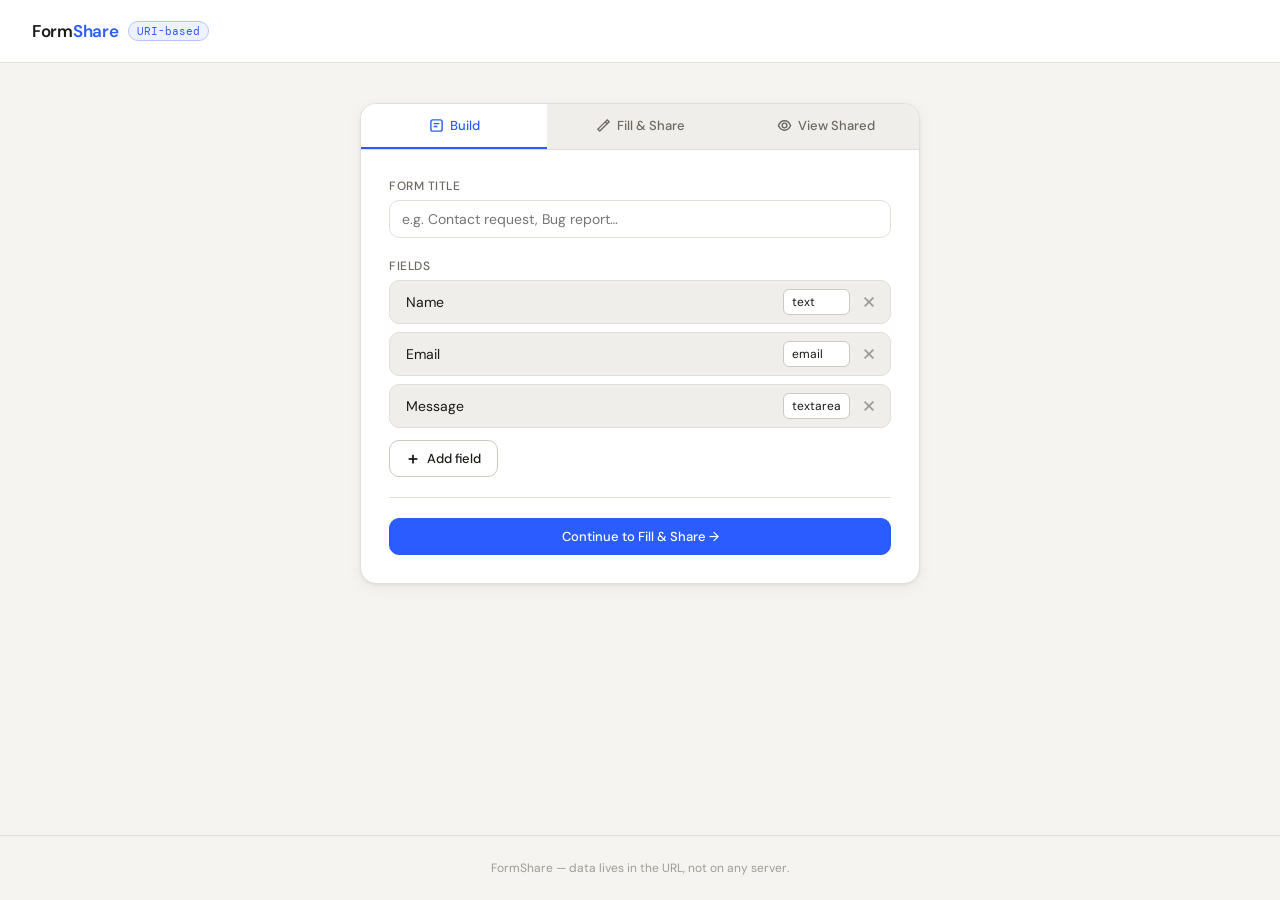
==== index.html @ 56ef7a83 "Rename index to index.html Rename file 'index' to 'index.html' to provide the proper HTML file exten" ====
<!DOCTYPE html>
<html lang="en">
<head>
  <meta charset="UTF-8">
  <meta name="viewport" content="width=device-width, initial-scale=1.0">
  <title>FormShare — URI-based form builder</title>
  <link rel="preconnect" href="https://fonts.googleapis.com">
  <link href="https://fonts.googleapis.com/css2?family=DM+Sans:wght@300;400;500;600&family=DM+Mono:wght@400;500&display=swap" rel="stylesheet">
  <style>
    *, *::before, *::after { box-sizing: border-box; margin: 0; padding: 0; }

    :root {
      --bg: #f5f4f0;
      --surface: #ffffff;
      --surface2: #f0eeea;
      --border: #e2dfd8;
      --border2: #ccc9c0;
      --text: #1a1916;
      --text2: #6b6860;
      --text3: #9e9b94;
      --accent: #2a5cff;
      --accent-light: #eef1ff;
      --accent-border: #b8c5ff;
      --success: #1a7f5a;
      --success-light: #eaf7f1;
      --danger: #c0392b;
      --radius: 10px;
      --radius-lg: 16px;
      --shadow: 0 1px 3px rgba(0,0,0,0.06), 0 4px 16px rgba(0,0,0,0.05);
    }

    @media (prefers-color-scheme: dark) {
      :root {
        --bg: #111110;
        --surface: #1c1c1a;
        --surface2: #242422;
        --border: #2e2e2b;
        --border2: #3d3d39;
        --text: #f0ede8;
        --text2: #9e9b94;
        --text3: #5c5a55;
        --accent: #6b8fff;
        --accent-light: #1a2040;
        --accent-border: #2d3f80;
        --success: #2ecc8f;
        --success-light: #0d2a1f;
      }
    }

    body {
      font-family: 'DM Sans', sans-serif;
      background: var(--bg);
      color: var(--text);
      min-height: 100vh;
      display: flex;
      flex-direction: column;
    }

    header {
      padding: 1.25rem 2rem;
      border-bottom: 1px solid var(--border);
      background: var(--surface);
      display: flex;
      align-items: center;
      gap: 10px;
    }

    .logo {
      font-size: 17px;
      font-weight: 600;
      letter-spacing: -0.3px;
      color: var(--text);
    }

    .logo span {
      color: var(--accent);
    }

    .badge {
      font-size: 11px;
      font-family: 'DM Mono', monospace;
      background: var(--accent-light);
      color: var(--accent);
      border: 1px solid var(--accent-border);
      border-radius: 999px;
      padding: 2px 8px;
    }

    main {
      flex: 1;
      display: flex;
      align-items: flex-start;
      justify-content: center;
      padding: 2.5rem 1rem;
    }

    .card {
      background: var(--surface);
      border: 1px solid var(--border);
      border-radius: var(--radius-lg);
      width: 100%;
      max-width: 560px;
      box-shadow: var(--shadow);
      overflow: hidden;
    }

    .tabs {
      display: flex;
      border-bottom: 1px solid var(--border);
      background: var(--surface2);
    }

    .tab {
      flex: 1;
      padding: 13px 10px;
      font-size: 13px;
      font-weight: 500;
      font-family: 'DM Sans', sans-serif;
      color: var(--text2);
      background: none;
      border: none;
      cursor: pointer;
      border-bottom: 2px solid transparent;
      transition: all 0.15s;
      display: flex;
      align-items: center;
      justify-content: center;
      gap: 6px;
    }

    .tab:hover { color: var(--text); background: var(--border); }
    .tab.active { color: var(--accent); border-bottom-color: var(--accent); background: var(--surface); }

    .tab svg { width: 15px; height: 15px; }

    .pane { padding: 1.75rem; display: none; }
    .pane.active { display: block; }

    .field-group { margin-bottom: 1.25rem; }
    label.field-label {
      display: block;
      font-size: 12px;
      font-weight: 500;
      color: var(--text2);
      text-transform: uppercase;
      letter-spacing: 0.5px;
      margin-bottom: 6px;
    }

    input[type=text], input[type=email], input[type=number], input[type=date], textarea, select {
      width: 100%;
      padding: 9px 12px;
      font-size: 14px;
      font-family: 'DM Sans', sans-serif;
      color: var(--text);
      background: var(--surface);
      border: 1px solid var(--border);
      border-radius: var(--radius);
      outline: none;
      transition: border-color 0.15s, box-shadow 0.15s;
      appearance: none;
    }

    input:focus, textarea:focus, select:focus {
      border-color: var(--accent);
      box-shadow: 0 0 0 3px rgba(42, 92, 255, 0.1);
    }

    textarea { resize: vertical; min-height: 80px; line-height: 1.5; }

    .field-row {
      display: flex;
      gap: 8px;
      align-items: center;
      background: var(--surface2);
      border: 1px solid var(--border);
      border-radius: var(--radius);
      padding: 8px 10px;
      margin-bottom: 8px;
    }

    .field-row input {
      flex: 1;
      background: transparent;
      border: none;
      box-shadow: none;
      padding: 4px 6px;
      font-size: 14px;
    }

    .field-row input:focus { box-shadow: none; border: none; }

    .type-select {
      width: auto;
      padding: 4px 8px;
      font-size: 12px;
      background: var(--surface);
      border-color: var(--border2);
      border-radius: 6px;
      cursor: pointer;
    }

    .icon-btn {
      background: none;
      border: none;
      cursor: pointer;
      color: var(--text3);
      padding: 4px;
      border-radius: 6px;
      display: flex;
      align-items: center;
      transition: color 0.15s, background 0.15s;
    }

    .icon-btn:hover { color: var(--danger); background: #fff0ee; }

    .btn {
      display: inline-flex;
      align-items: center;
      gap: 7px;
      padding: 9px 16px;
      font-size: 13px;
      font-weight: 500;
      font-family: 'DM Sans', sans-serif;
      border-radius: var(--radius);
      cursor: pointer;
      transition: all 0.15s;
      border: 1px solid var(--border2);
      background: var(--surface);
      color: var(--text);
    }

    .btn:hover { background: var(--surface2); }
    .btn:active { transform: scale(0.98); }

    .btn-accent {
      background: var(--accent);
      border-color: var(--accent);
      color: #fff;
    }

    .btn-accent:hover { opacity: 0.88; background: var(--accent); }

    .btn-success {
      background: var(--success-light);
      border-color: var(--success);
      color: var(--success);
    }

    .btn-success:hover { opacity: 0.85; }

    .btn-full { width: 100%; justify-content: center; }

    .btn-row {
      display: flex;
      gap: 8px;
      margin-top: 1rem;
    }

    .btn-row .btn { flex: 1; justify-content: center; }

    .url-box {
      margin-top: 1rem;
      padding: 10px 12px;
      background: var(--surface2);
      border: 1px solid var(--border);
      border-radius: var(--radius);
      font-family: 'DM Mono', monospace;
      font-size: 11px;
      color: var(--text2);
      word-break: break-all;
      line-height: 1.6;
      min-height: 44px;
    }

    .paste-area {
      width: 100%;
      font-family: 'DM Mono', monospace;
      font-size: 12px;
      min-height: 80px;
      resize: vertical;
      line-height: 1.5;
    }

    .view-card {
      background: var(--surface2);
      border: 1px solid var(--border);
      border-radius: var(--radius-lg);
      padding: 1.25rem;
      margin-top: 1rem;
    }

    .view-title {
      font-size: 16px;
      font-weight: 600;
      color: var(--text);
      margin-bottom: 1.25rem;
      padding-bottom: 0.75rem;
      border-bottom: 1px solid var(--border);
    }

    .view-field { margin-bottom: 1rem; }

    .divider {
      border: none;
      border-top: 1px solid var(--border);
      margin: 1.25rem 0;
    }

    .toast {
      position: fixed;
      bottom: 24px;
      left: 50%;
      transform: translateX(-50%) translateY(10px);
      background: var(--text);
      color: var(--bg);
      font-size: 13px;
      font-weight: 500;
      padding: 9px 20px;
      border-radius: 999px;
      opacity: 0;
      transition: opacity 0.2s, transform 0.2s;
      pointer-events: none;
      z-index: 999;
      white-space: nowrap;
    }

    .toast.show { opacity: 1; transform: translateX(-50%) translateY(0); }

    .empty-state {
      text-align: center;
      padding: 2rem 1rem;
      color: var(--text3);
      font-size: 14px;
    }

    .help-text {
      font-size: 12px;
      color: var(--text3);
      margin-top: 6px;
      line-height: 1.5;
    }

    footer {
      text-align: center;
      padding: 1.5rem;
      font-size: 12px;
      color: var(--text3);
      border-top: 1px solid var(--border);
    }

    svg { display: block; }
  </style>
</head>
<body>

<header>
  <div class="logo">Form<span>Share</span></div>
  <div class="badge">URI-based</div>
</header>

<main>
  <div class="card">
    <div class="tabs">
      <button class="tab active" onclick="setMode('build')" id="tab-build">
        <svg viewBox="0 0 16 16" fill="none" stroke="currentColor" stroke-width="1.5"><rect x="2" y="2" width="12" height="12" rx="2"/><line x1="5" y1="6" x2="11" y2="6"/><line x1="5" y1="9" x2="9" y2="9"/></svg>
        Build
      </button>
      <button class="tab" onclick="setMode('fill')" id="tab-fill">
        <svg viewBox="0 0 16 16" fill="none" stroke="currentColor" stroke-width="1.5"><path d="M2 12l2-2 8-8 2 2-8 8-2 2z"/><line x1="10" y1="4" x2="12" y2="6"/></svg>
        Fill &amp; Share
      </button>
      <button class="tab" onclick="setMode('view')" id="tab-view">
        <svg viewBox="0 0 16 16" fill="none" stroke="currentColor" stroke-width="1.5"><circle cx="8" cy="8" r="2.5"/><path d="M1.5 8C3 4.5 5 3 8 3s5 1.5 6.5 5C13 11.5 11 13 8 13s-5-1.5-6.5-5z"/></svg>
        View Shared
      </button>
    </div>

    <!-- BUILD PANE -->
    <div class="pane active" id="pane-build">
      <div class="field-group">
        <label class="field-label">Form title</label>
        <input type="text" id="form-title" placeholder="e.g. Contact request, Bug report…">
      </div>
      <div class="field-group">
        <label class="field-label">Fields</label>
        <div id="fields-list"></div>
        <button class="btn" onclick="addField()" style="margin-top:4px">
          <svg width="14" height="14" viewBox="0 0 16 16" fill="none" stroke="currentColor" stroke-width="2"><line x1="8" y1="3" x2="8" y2="13"/><line x1="3" y1="8" x2="13" y2="8"/></svg>
          Add field
        </button>
      </div>
      <hr class="divider">
      <button class="btn btn-accent btn-full" onclick="setMode('fill')">
        Continue to Fill &amp; Share →
      </button>
    </div>

    <!-- FILL PANE -->
    <div class="pane" id="pane-fill">
      <div id="fill-form"></div>
      <hr class="divider">
      <label class="field-label">Shareable link</label>
      <div class="url-box" id="gen-url">Fill in the form above to generate a link.</div>
      <p class="help-text">All data is encoded directly in the URL — no server needed.</p>
      <div class="btn-row">
        <button class="btn" onclick="copyLink()">
          <svg width="14" height="14" viewBox="0 0 16 16" fill="none" stroke="currentColor" stroke-width="1.5"><rect x="5" y="5" width="9" height="9" rx="1.5"/><path d="M3 11H2a1 1 0 01-1-1V2a1 1 0 011-1h8a1 1 0 011 1v1"/></svg>
          Copy link
        </button>
        <button class="btn btn-success" onclick="shareNative()">
          <svg width="14" height="14" viewBox="0 0 16 16" fill="none" stroke="currentColor" stroke-width="1.5"><circle cx="12" cy="3" r="1.5"/><circle cx="3" cy="8" r="1.5"/><circle cx="12" cy="13" r="1.5"/><line x1="4.5" y1="8.8" x2="10.5" y2="12.2"/><line x1="10.5" y1="3.8" x2="4.5" y2="7.2"/></svg>
          Share
        </button>
      </div>
    </div>

    <!-- VIEW PANE -->
    <div class="pane" id="pane-view">
      <div class="field-group">
        <label class="field-label">Paste shared URL</label>
        <textarea class="paste-area" id="paste-url" placeholder="Paste the shared URL here (the one with #data= in it)…" oninput="loadFromPasted()"></textarea>
        <p class="help-text">The URL encodes all form fields and values. Paste it above to view the data.</p>
      </div>
      <div id="view-content"></div>
    </div>
  </div>
</main>

<footer>FormShare — data lives in the URL, not on any server.</footer>

<div class="toast" id="toast"></div>

<script>
  let fields = [
    { label: 'Name', type: 'text' },
    { label: 'Email', type: 'email' },
    { label: 'Message', type: 'textarea' }
  ];
  let loadedData = null;

  function setMode(m) {
    ['build', 'fill', 'view'].forEach(p => {
      document.getElementById('pane-' + p).classList.toggle('active', p === m);
      document.getElementById('tab-' + p).classList.toggle('active', p === m);
    });
    if (m === 'fill') renderFillForm();
    if (m === 'view') checkURLOnLoad();
  }

  function slug(s) { return s.replace(/\s+/g, '_').replace(/[^a-zA-Z0-9_]/g, ''); }
  function esc(s) { return String(s).replace(/&/g,'&amp;').replace(/</g,'&lt;').replace(/>/g,'&gt;').replace(/"/g,'&quot;'); }

  function renderFields() {
    const list = document.getElementById('fields-list');
    const types = ['text', 'email', 'number', 'textarea', 'date', 'url', 'tel'];
    list.innerHTML = '';
    fields.forEach((f, i) => {
      const opts = types.map(t => `<option value="${t}"${f.type === t ? ' selected' : ''}>${t}</option>`).join('');
      const row = document.createElement('div');
      row.className = 'field-row';
      row.innerHTML = `
        <input type="text" value="${esc(f.label)}" placeholder="Field label" oninput="fields[${i}].label=this.value">
        <select class="type-select" onchange="fields[${i}].type=this.value">${opts}</select>
        <button class="icon-btn" onclick="removeField(${i})" aria-label="Remove field">
          <svg width="14" height="14" viewBox="0 0 16 16" fill="none" stroke="currentColor" stroke-width="2"><line x1="3" y1="3" x2="13" y2="13"/><line x1="13" y1="3" x2="3" y2="13"/></svg>
        </button>`;
      list.appendChild(row);
    });
  }

  function addField() { fields.push({ label: '', type: 'text' }); renderFields(); }
  function removeField(i) { fields.splice(i, 1); renderFields(); }

  function renderFillForm() {
    const title = document.getElementById('form-title').value || 'Untitled form';
    let html = '';
    fields.forEach(f => {
      if (!f.label.trim()) return;
      const id = 'fill-' + slug(f.label);
      const inp = f.type === 'textarea'
        ? `<textarea id="${id}" placeholder="Enter ${f.label.toLowerCase()}…" oninput="updateURL()" rows="3"></textarea>`
        : `<input type="${f.type}" id="${id}" placeholder="Enter ${f.label.toLowerCase()}…" oninput="updateURL()">`;
      html += `<div class="view-field"><label class="field-label">${esc(f.label)}</label>${inp}</div>`;
    });
    document.getElementById('fill-form').innerHTML = html || '<p style="color:var(--text3);font-size:14px">No fields yet. Go to Build to add some.</p>';
    updateURL();
  }

  function getValues() {
    const vals = {};
    fields.forEach(f => {
      const el = document.getElementById('fill-' + slug(f.label));
      if (el) vals[f.label] = el.value;
    });
    return vals;
  }

  function buildData() {
    return {
      title: document.getElementById('form-title').value || 'Untitled form',
      fields: fields.map(f => ({ label: f.label, type: f.type })),
      values: getValues()
    };
  }

  function buildURL(data) {
    return location.origin + location.pathname + '#data=' + encodeURIComponent(JSON.stringify(data));
  }

  function updateURL() {
    const url = buildURL(buildData());
    const el = document.getElementById('gen-url');
    if (el) el.textContent = url;
    try { history.replaceState(null, '', '#data=' + encodeURIComponent(JSON.stringify(buildData()))); } catch(e) {}
  }

  function copyLink() {
    const url = buildURL(buildData());
    navigator.clipboard.writeText(url)
      .then(() => showToast('Link copied!'))
      .catch(() => prompt('Copy this link:', url));
  }

  function shareNative() {
    const data = buildData();
    const url = buildURL(data);
    if (navigator.share) {
      navigator.share({ title: data.title, url }).catch(() => {});
    } else {
      copyLink();
    }
  }

  function loadFromPasted() {
    const raw = document.getElementById('paste-url').value.trim();
    const idx = raw.indexOf('#data=');
    if (idx === -1) {
      document.getElementById('view-content').innerHTML = '';
      return;
    }
    try {
      loadedData = JSON.parse(decodeURIComponent(raw.slice(idx + 6)));
      renderViewContent(loadedData);
    } catch(e) {
      document.getElementById('view-content').innerHTML = '<p style="color:var(--text3);font-size:13px;margin-top:8px">Could not parse the URL. Make sure it contains #data=…</p>';
    }
  }

  function renderViewContent(data) {
    let html = `<div class="view-card">
      <div class="view-title">${esc(data.title || 'Untitled form')}</div>`;
    (data.fields || []).forEach(f => {
      const val = (data.values && data.values[f.label]) || '';
      const id = 'view-' + slug(f.label);
      const inp = f.type === 'textarea'
        ? `<textarea id="${id}" rows="3">${esc(val)}</textarea>`
        : `<input type="${f.type}" id="${id}" value="${esc(val)}">`;
      html += `<div class="view-field"><label class="field-label">${esc(f.label)}</label>${inp}</div>`;
    });
    html += `</div>`;
    html += `<div class="btn-row">
      <button class="btn btn-full" onclick="editShared()">
        <svg width="14" height="14" viewBox="0 0 16 16" fill="none" stroke="currentColor" stroke-width="1.5"><path d="M2 12l2-2 8-8 2 2-8 8-2 2z"/></svg>
        Edit &amp; reshare
      </button>
    </div>`;
    document.getElementById('view-content').innerHTML = html;
  }

  function editShared() {
    if (!loadedData) return;
    fields = loadedData.fields || [];
    document.getElementById('form-title').value = loadedData.title || '';
    renderFields();
    setMode('fill');
    setTimeout(() => {
      (loadedData.fields || []).forEach(f => {
        const el = document.getElementById('fill-' + slug(f.label));
        if (el && loadedData.values) el.value = loadedData.values[f.label] || '';
      });
      updateURL();
    }, 50);
  }

  function checkURLOnLoad() {
    const hash = location.hash;
    if (hash.startsWith('#data=')) {
      try {
        loadedData = JSON.parse(decodeURIComponent(hash.slice(6)));
        document.getElementById('paste-url').value = location.href;
        renderViewContent(loadedData);
      } catch(e) {}
    }
  }

  function showToast(msg) {
    const t = document.getElementById('toast');
    t.textContent = msg;
    t.classList.add('show');
    setTimeout(() => t.classList.remove('show'), 2200);
  }

  renderFields();

  // Auto-load from URL on page open
  if (location.hash.startsWith('#data=')) {
    setMode('view');
    checkURLOnLoad();
  }
</script>
</body>
</html>
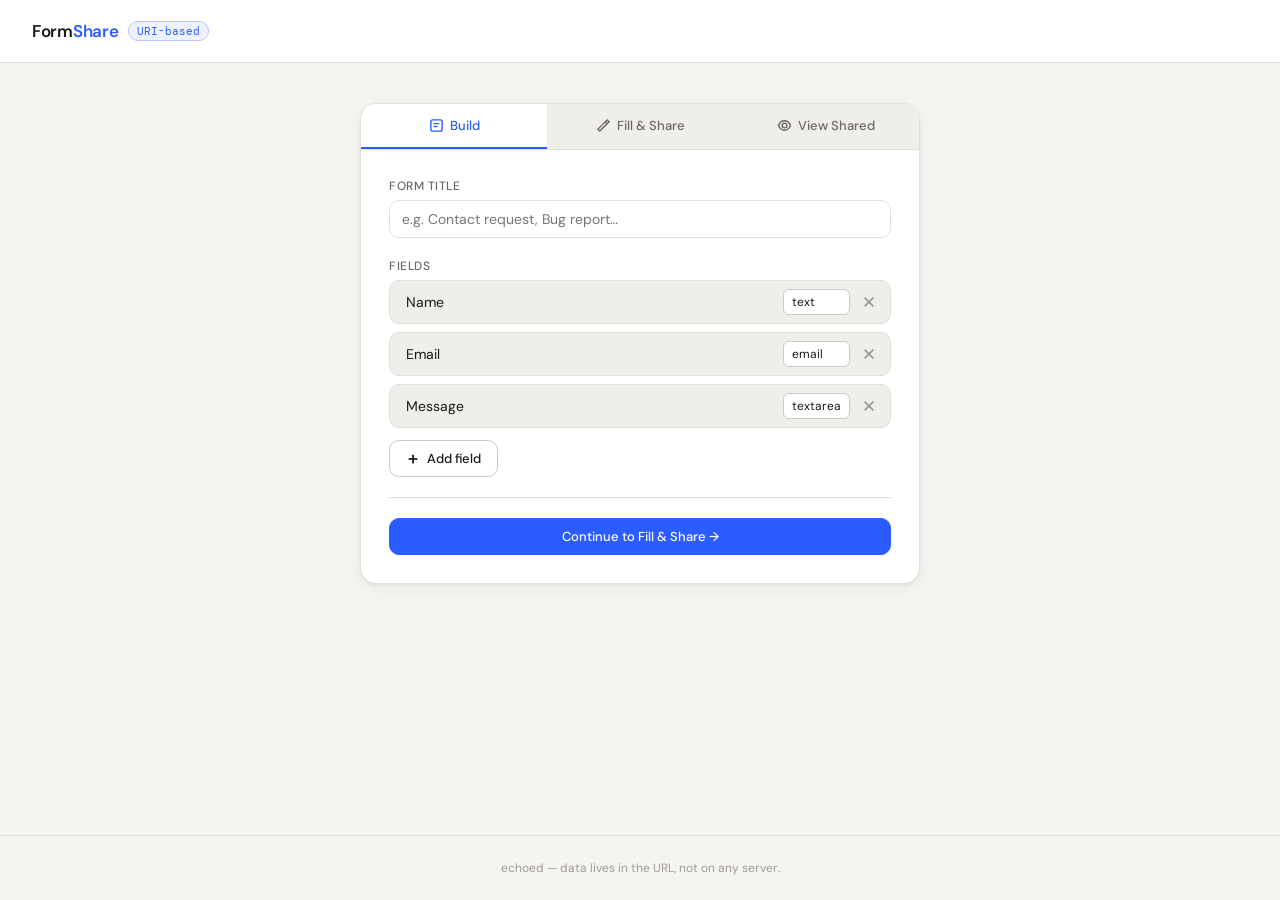
==== commit eb1a76af: "Merge branch 'main' of https://github.com/RohithGuptha/echoed" ====
--- a/index.html
+++ b/index.html
@@ -3,7 +3,7 @@
 <head>
   <meta charset="UTF-8">
   <meta name="viewport" content="width=device-width, initial-scale=1.0">
-  <title>FormShare — URI-based form builder</title>
+  <title>echoed — URI-based form builder</title>
   <link rel="preconnect" href="https://fonts.googleapis.com">
   <link href="https://fonts.googleapis.com/css2?family=DM+Sans:wght@300;400;500;600&family=DM+Mono:wght@400;500&display=swap" rel="stylesheet">
   <style>
@@ -427,7 +427,7 @@
   </div>
 </main>
 
-<footer>FormShare — data lives in the URL, not on any server.</footer>
+<footer>echoed — data lives in the URL, not on any server.</footer>
 
 <div class="toast" id="toast"></div>
 
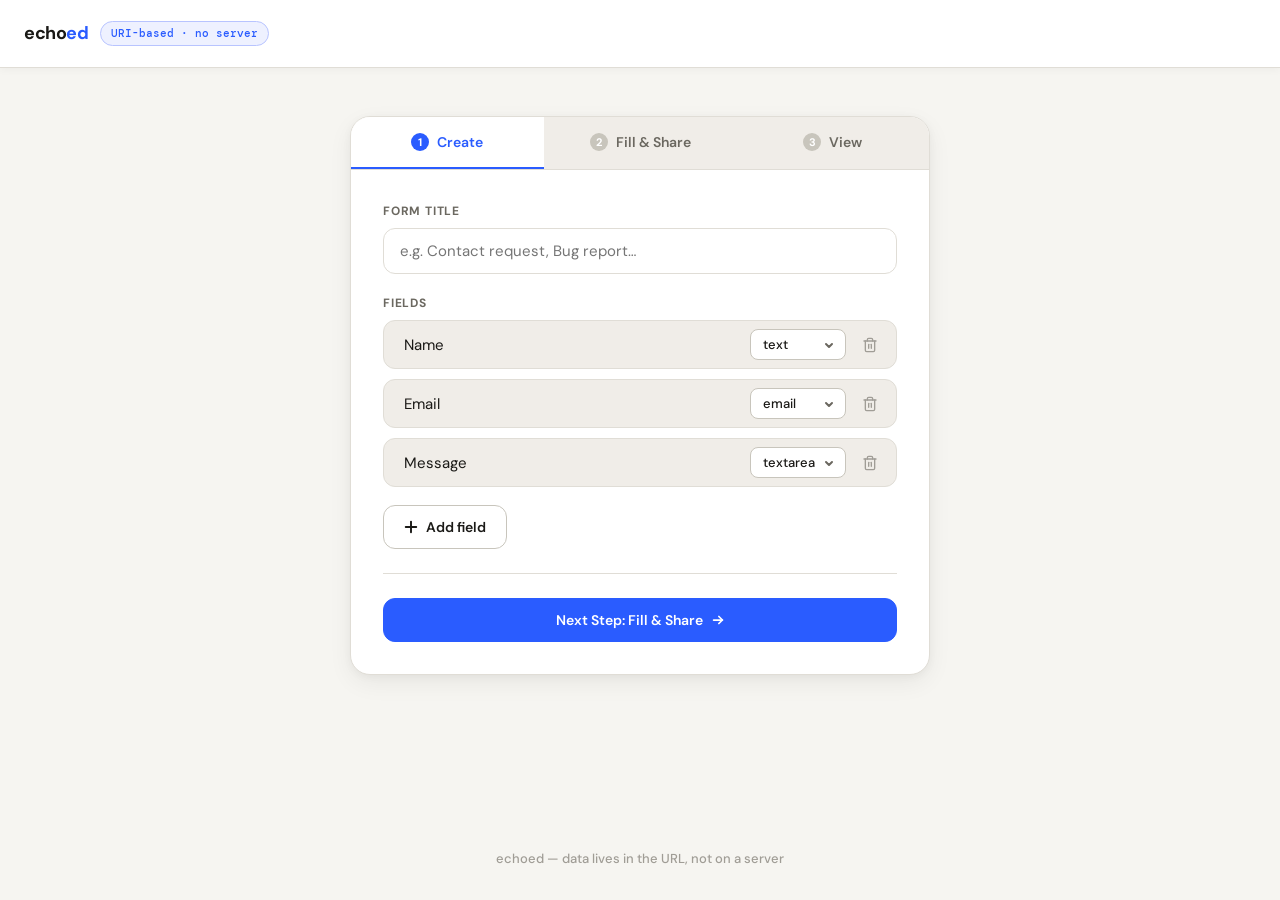
==== commit dcfbc157: "feat: implement UI layout and base styles for the echoed application" ====
--- a/index.html
+++ b/index.html
@@ -1,613 +1,147 @@
 <!DOCTYPE html>
 <html lang="en">
+
 <head>
   <meta charset="UTF-8">
   <meta name="viewport" content="width=device-width, initial-scale=1.0">
-  <title>echoed — URI-based form builder</title>
-  <link rel="preconnect" href="https://fonts.googleapis.com">
-  <link href="https://fonts.googleapis.com/css2?family=DM+Sans:wght@300;400;500;600&family=DM+Mono:wght@400;500&display=swap" rel="stylesheet">
-  <style>
-    *, *::before, *::after { box-sizing: border-box; margin: 0; padding: 0; }
+  <title>echoed — share forms via URL</title>
+  <meta name="description" content="A zero-server form builder. All data lives in the URL.">
+  <!-- Favicon using SVG data URI -->
+  <link rel="icon"
+    href="data:image/svg+xml,<svg xmlns=%22http://www.w3.org/2000/svg%22 viewBox=%220 0 100 100%22><text y=%22.9em%22 font-size=%2290%22>📣</text></svg>">
+  <link
+    href="https://fonts.googleapis.com/css2?family=DM+Sans:wght@400;500;600;700&family=DM+Mono:wght@400;500&display=swap"
+    rel="stylesheet">
+  <link rel="stylesheet" href="style.css">
+</head>
 
-    :root {
-      --bg: #f5f4f0;
-      --surface: #ffffff;
-      --surface2: #f0eeea;
-      --border: #e2dfd8;
-      --border2: #ccc9c0;
-      --text: #1a1916;
-      --text2: #6b6860;
-      --text3: #9e9b94;
-      --accent: #2a5cff;
-      --accent-light: #eef1ff;
-      --accent-border: #b8c5ff;
-      --success: #1a7f5a;
-      --success-light: #eaf7f1;
-      --danger: #c0392b;
-      --radius: 10px;
-      --radius-lg: 16px;
-      --shadow: 0 1px 3px rgba(0,0,0,0.06), 0 4px 16px rgba(0,0,0,0.05);
-    }
+<body>
+  <header>
+    <div class="logo">echo<em>ed</em></div>
+    <div class="pill">URI-based &middot; no server</div>
+  </header>
 
-    @media (prefers-color-scheme: dark) {
-      :root {
-        --bg: #111110;
-        --surface: #1c1c1a;
-        --surface2: #242422;
-        --border: #2e2e2b;
-        --border2: #3d3d39;
-        --text: #f0ede8;
-        --text2: #9e9b94;
-        --text3: #5c5a55;
-        --accent: #6b8fff;
-        --accent-light: #1a2040;
-        --accent-border: #2d3f80;
-        --success: #2ecc8f;
-        --success-light: #0d2a1f;
-      }
-    }
+  <main>
+    <div class="shell">
+      <div class="banner" id="banner">
+        <svg width="20" height="20" fill="none" stroke="currentColor" stroke-width="2" viewBox="0 0 24 24">
+          <path d="M22 11.08V12a10 10 0 1 1-5.93-9.14"></path>
+          <polyline points="22 4 12 14.01 9 11.01"></polyline>
+        </svg>
+        <span>You received a shared form &mdash; filled data is shown below.</span>
+      </div>
 
-    body {
-      font-family: 'DM Sans', sans-serif;
-      background: var(--bg);
-      color: var(--text);
-      min-height: 100vh;
-      display: flex;
-      flex-direction: column;
-    }
+      <div class="card">
+        <div class="tabs" role="tablist">
+          <button class="tab" id="tab-build" role="tab" aria-controls="pane-build" onclick="setTab(event,'build')">
+            <span class="step-num">1</span>
+            Create
+          </button>
+          <button class="tab" id="tab-fill" role="tab" aria-controls="pane-fill" onclick="setTab(event,'fill')">
+            <span class="step-num">2</span>
+            Fill &amp; Share
+          </button>
+          <button class="tab" id="tab-view" role="tab" aria-controls="pane-view" onclick="setTab(event,'view')">
+            <span class="step-num">3</span>
+            View
+          </button>
+        </div>
 
-    header {
-      padding: 1.25rem 2rem;
-      border-bottom: 1px solid var(--border);
-      background: var(--surface);
-      display: flex;
-      align-items: center;
-      gap: 10px;
-    }
+        <div class="pane-container">
+          <!-- BUILD PANE -->
+          <div class="pane" id="pane-build" role="tabpanel" aria-labelledby="tab-build">
+            <div class="fg">
+              <label class="fl" for="form-title">Form title</label>
+              <input type="text" id="form-title" placeholder="e.g. Contact request, Bug report…" autocomplete="off">
+            </div>
+            <div class="fg">
+              <label class="fl">Fields</label>
+              <div id="fields-list"></div>
+              <button class="btn" onclick="addField()" style="margin-top:8px">
+                <svg width="14" height="14" viewBox="0 0 16 16" fill="none" stroke="currentColor" stroke-width="2.2"
+                  stroke-linecap="round">
+                  <line x1="8" y1="2" x2="8" y2="14" />
+                  <line x1="2" y1="8" x2="14" y2="8" />
+                </svg>
+                Add field
+              </button>
+            </div>
+            <hr class="divider">
+            <button class="btn btn-p btn-w" onclick="setTab(null,'fill')">
+              Next Step: Fill &amp; Share
+              <svg width="14" height="14" viewBox="0 0 16 16" fill="none" stroke="currentColor" stroke-width="2"
+                stroke-linecap="round" stroke-linejoin="round">
+                <line x1="3" y1="8" x2="13" y2="8"></line>
+                <polyline points="9 4 13 8 9 12"></polyline>
+              </svg>
+            </button>
+          </div>
 
-    .logo {
-      font-size: 17px;
-      font-weight: 600;
-      letter-spacing: -0.3px;
-      color: var(--text);
-    }
+          <!-- FILL PANE -->
+          <div class="pane" id="pane-fill" role="tabpanel" aria-labelledby="tab-fill">
+            <div id="fill-form"></div>
+            <hr class="divider">
+            <label class="fl">Your shareable link</label>
+            <div class="urlbox-wrap">
+              <div class="urlbox-hint">Click to copy</div>
+              <div class="urlbox" id="gen-url" onclick="copyLink()">Fill in values above to generate a link.</div>
+            </div>
+            <p class="hint">All data is encoded directly into this URL. Nothing is sent to any server.</p>
+            <div class="brow">
+              <button class="btn btn-p" onclick="copyLink()">
+                <svg width="14" height="14" viewBox="0 0 16 16" fill="none" stroke="currentColor" stroke-width="1.8"
+                  stroke-linecap="round" stroke-linejoin="round">
+                  <rect x="5" y="5" width="9" height="9" rx="2" />
+                  <path d="M4 11H3a2 2 0 0 1-2-2V3a2 2 0 0 1 2-2h6a2 2 0 0 1 2 2v1" />
+                </svg>
+                Copy link
+              </button>
+              <button class="btn btn-s" onclick="shareNative()">
+                <svg width="14" height="14" viewBox="0 0 16 16" fill="none" stroke="currentColor" stroke-width="1.8"
+                  stroke-linecap="round" stroke-linejoin="round">
+                  <circle cx="12" cy="4" r="2" />
+                  <circle cx="4" cy="8" r="2" />
+                  <circle cx="12" cy="12" r="2" />
+                  <line x1="5.7" y1="6.8" x2="10.3" y2="5.2" />
+                  <line x1="10.3" y1="10.8" x2="5.7" y2="9.2" />
+                </svg>
+                Share
+              </button>
+            </div>
+          </div>
 
-    .logo span {
-      color: var(--accent);
-    }
-
-    .badge {
-      font-size: 11px;
-      font-family: 'DM Mono', monospace;
-      background: var(--accent-light);
-      color: var(--accent);
-      border: 1px solid var(--accent-border);
-      border-radius: 999px;
-      padding: 2px 8px;
-    }
-
-    main {
-      flex: 1;
-      display: flex;
-      align-items: flex-start;
-      justify-content: center;
-      padding: 2.5rem 1rem;
-    }
-
-    .card {
-      background: var(--surface);
-      border: 1px solid var(--border);
-      border-radius: var(--radius-lg);
-      width: 100%;
-      max-width: 560px;
-      box-shadow: var(--shadow);
-      overflow: hidden;
-    }
-
-    .tabs {
-      display: flex;
-      border-bottom: 1px solid var(--border);
-      background: var(--surface2);
-    }
-
-    .tab {
-      flex: 1;
-      padding: 13px 10px;
-      font-size: 13px;
-      font-weight: 500;
-      font-family: 'DM Sans', sans-serif;
-      color: var(--text2);
-      background: none;
-      border: none;
-      cursor: pointer;
-      border-bottom: 2px solid transparent;
-      transition: all 0.15s;
-      display: flex;
-      align-items: center;
-      justify-content: center;
-      gap: 6px;
-    }
-
-    .tab:hover { color: var(--text); background: var(--border); }
-    .tab.active { color: var(--accent); border-bottom-color: var(--accent); background: var(--surface); }
-
-    .tab svg { width: 15px; height: 15px; }
-
-    .pane { padding: 1.75rem; display: none; }
-    .pane.active { display: block; }
-
-    .field-group { margin-bottom: 1.25rem; }
-    label.field-label {
-      display: block;
-      font-size: 12px;
-      font-weight: 500;
-      color: var(--text2);
-      text-transform: uppercase;
-      letter-spacing: 0.5px;
-      margin-bottom: 6px;
-    }
-
-    input[type=text], input[type=email], input[type=number], input[type=date], textarea, select {
-      width: 100%;
-      padding: 9px 12px;
-      font-size: 14px;
-      font-family: 'DM Sans', sans-serif;
-      color: var(--text);
-      background: var(--surface);
-      border: 1px solid var(--border);
-      border-radius: var(--radius);
-      outline: none;
-      transition: border-color 0.15s, box-shadow 0.15s;
-      appearance: none;
-    }
-
-    input:focus, textarea:focus, select:focus {
-      border-color: var(--accent);
-      box-shadow: 0 0 0 3px rgba(42, 92, 255, 0.1);
-    }
-
-    textarea { resize: vertical; min-height: 80px; line-height: 1.5; }
-
-    .field-row {
-      display: flex;
-      gap: 8px;
-      align-items: center;
-      background: var(--surface2);
-      border: 1px solid var(--border);
-      border-radius: var(--radius);
-      padding: 8px 10px;
-      margin-bottom: 8px;
-    }
-
-    .field-row input {
-      flex: 1;
-      background: transparent;
-      border: none;
-      box-shadow: none;
-      padding: 4px 6px;
-      font-size: 14px;
-    }
-
-    .field-row input:focus { box-shadow: none; border: none; }
-
-    .type-select {
-      width: auto;
-      padding: 4px 8px;
-      font-size: 12px;
-      background: var(--surface);
-      border-color: var(--border2);
-      border-radius: 6px;
-      cursor: pointer;
-    }
-
-    .icon-btn {
-      background: none;
-      border: none;
-      cursor: pointer;
-      color: var(--text3);
-      padding: 4px;
-      border-radius: 6px;
-      display: flex;
-      align-items: center;
-      transition: color 0.15s, background 0.15s;
-    }
-
-    .icon-btn:hover { color: var(--danger); background: #fff0ee; }
-
-    .btn {
-      display: inline-flex;
-      align-items: center;
-      gap: 7px;
-      padding: 9px 16px;
-      font-size: 13px;
-      font-weight: 500;
-      font-family: 'DM Sans', sans-serif;
-      border-radius: var(--radius);
-      cursor: pointer;
-      transition: all 0.15s;
-      border: 1px solid var(--border2);
-      background: var(--surface);
-      color: var(--text);
-    }
-
-    .btn:hover { background: var(--surface2); }
-    .btn:active { transform: scale(0.98); }
-
-    .btn-accent {
-      background: var(--accent);
-      border-color: var(--accent);
-      color: #fff;
-    }
-
-    .btn-accent:hover { opacity: 0.88; background: var(--accent); }
-
-    .btn-success {
-      background: var(--success-light);
-      border-color: var(--success);
-      color: var(--success);
-    }
-
-    .btn-success:hover { opacity: 0.85; }
-
-    .btn-full { width: 100%; justify-content: center; }
-
-    .btn-row {
-      display: flex;
-      gap: 8px;
-      margin-top: 1rem;
-    }
-
-    .btn-row .btn { flex: 1; justify-content: center; }
-
-    .url-box {
-      margin-top: 1rem;
-      padding: 10px 12px;
-      background: var(--surface2);
-      border: 1px solid var(--border);
-      border-radius: var(--radius);
-      font-family: 'DM Mono', monospace;
-      font-size: 11px;
-      color: var(--text2);
-      word-break: break-all;
-      line-height: 1.6;
-      min-height: 44px;
-    }
-
-    .paste-area {
-      width: 100%;
-      font-family: 'DM Mono', monospace;
-      font-size: 12px;
-      min-height: 80px;
-      resize: vertical;
-      line-height: 1.5;
-    }
-
-    .view-card {
-      background: var(--surface2);
-      border: 1px solid var(--border);
-      border-radius: var(--radius-lg);
-      padding: 1.25rem;
-      margin-top: 1rem;
-    }
-
-    .view-title {
-      font-size: 16px;
-      font-weight: 600;
-      color: var(--text);
-      margin-bottom: 1.25rem;
-      padding-bottom: 0.75rem;
-      border-bottom: 1px solid var(--border);
-    }
-
-    .view-field { margin-bottom: 1rem; }
-
-    .divider {
-      border: none;
-      border-top: 1px solid var(--border);
-      margin: 1.25rem 0;
-    }
-
-    .toast {
-      position: fixed;
-      bottom: 24px;
-      left: 50%;
-      transform: translateX(-50%) translateY(10px);
-      background: var(--text);
-      color: var(--bg);
-      font-size: 13px;
-      font-weight: 500;
-      padding: 9px 20px;
-      border-radius: 999px;
-      opacity: 0;
-      transition: opacity 0.2s, transform 0.2s;
-      pointer-events: none;
-      z-index: 999;
-      white-space: nowrap;
-    }
-
-    .toast.show { opacity: 1; transform: translateX(-50%) translateY(0); }
-
-    .empty-state {
-      text-align: center;
-      padding: 2rem 1rem;
-      color: var(--text3);
-      font-size: 14px;
-    }
-
-    .help-text {
-      font-size: 12px;
-      color: var(--text3);
-      margin-top: 6px;
-      line-height: 1.5;
-    }
-
-    footer {
-      text-align: center;
-      padding: 1.5rem;
-      font-size: 12px;
-      color: var(--text3);
-      border-top: 1px solid var(--border);
-    }
-
-    svg { display: block; }
-  </style>
-</head>
-<body>
-
-<header>
-  <div class="logo">Form<span>Share</span></div>
-  <div class="badge">URI-based</div>
-</header>
-
-<main>
-  <div class="card">
-    <div class="tabs">
-      <button class="tab active" onclick="setMode('build')" id="tab-build">
-        <svg viewBox="0 0 16 16" fill="none" stroke="currentColor" stroke-width="1.5"><rect x="2" y="2" width="12" height="12" rx="2"/><line x1="5" y1="6" x2="11" y2="6"/><line x1="5" y1="9" x2="9" y2="9"/></svg>
-        Build
-      </button>
-      <button class="tab" onclick="setMode('fill')" id="tab-fill">
-        <svg viewBox="0 0 16 16" fill="none" stroke="currentColor" stroke-width="1.5"><path d="M2 12l2-2 8-8 2 2-8 8-2 2z"/><line x1="10" y1="4" x2="12" y2="6"/></svg>
-        Fill &amp; Share
-      </button>
-      <button class="tab" onclick="setMode('view')" id="tab-view">
-        <svg viewBox="0 0 16 16" fill="none" stroke="currentColor" stroke-width="1.5"><circle cx="8" cy="8" r="2.5"/><path d="M1.5 8C3 4.5 5 3 8 3s5 1.5 6.5 5C13 11.5 11 13 8 13s-5-1.5-6.5-5z"/></svg>
-        View Shared
-      </button>
-    </div>
-
-    <!-- BUILD PANE -->
-    <div class="pane active" id="pane-build">
-      <div class="field-group">
-        <label class="field-label">Form title</label>
-        <input type="text" id="form-title" placeholder="e.g. Contact request, Bug report…">
-      </div>
-      <div class="field-group">
-        <label class="field-label">Fields</label>
-        <div id="fields-list"></div>
-        <button class="btn" onclick="addField()" style="margin-top:4px">
-          <svg width="14" height="14" viewBox="0 0 16 16" fill="none" stroke="currentColor" stroke-width="2"><line x1="8" y1="3" x2="8" y2="13"/><line x1="3" y1="8" x2="13" y2="8"/></svg>
-          Add field
-        </button>
-      </div>
-      <hr class="divider">
-      <button class="btn btn-accent btn-full" onclick="setMode('fill')">
-        Continue to Fill &amp; Share →
-      </button>
-    </div>
-
-    <!-- FILL PANE -->
-    <div class="pane" id="pane-fill">
-      <div id="fill-form"></div>
-      <hr class="divider">
-      <label class="field-label">Shareable link</label>
-      <div class="url-box" id="gen-url">Fill in the form above to generate a link.</div>
-      <p class="help-text">All data is encoded directly in the URL — no server needed.</p>
-      <div class="btn-row">
-        <button class="btn" onclick="copyLink()">
-          <svg width="14" height="14" viewBox="0 0 16 16" fill="none" stroke="currentColor" stroke-width="1.5"><rect x="5" y="5" width="9" height="9" rx="1.5"/><path d="M3 11H2a1 1 0 01-1-1V2a1 1 0 011-1h8a1 1 0 011 1v1"/></svg>
-          Copy link
-        </button>
-        <button class="btn btn-success" onclick="shareNative()">
-          <svg width="14" height="14" viewBox="0 0 16 16" fill="none" stroke="currentColor" stroke-width="1.5"><circle cx="12" cy="3" r="1.5"/><circle cx="3" cy="8" r="1.5"/><circle cx="12" cy="13" r="1.5"/><line x1="4.5" y1="8.8" x2="10.5" y2="12.2"/><line x1="10.5" y1="3.8" x2="4.5" y2="7.2"/></svg>
-          Share
-        </button>
+          <!-- VIEW PANE -->
+          <div class="pane" id="pane-view" role="tabpanel" aria-labelledby="tab-view">
+            <div id="view-loaded"></div>
+            <div id="view-empty" class="empty-state">
+              <div class="empty-icon">
+                <svg width="32" height="32" viewBox="0 0 24 24" fill="none" stroke="currentColor" stroke-width="1.5"
+                  stroke-linecap="round" stroke-linejoin="round">
+                  <rect x="3" y="3" width="18" height="18" rx="2" ry="2"></rect>
+                  <line x1="9" y1="3" x2="9" y2="21"></line>
+                </svg>
+              </div>
+              <h3 class="empty-title">No shared data found</h3>
+              <p class="empty-desc">Open a shared echoed link to view the filled form data here.</p>
+              <button class="btn" onclick="setTab(null, 'build')">
+                <svg width="14" height="14" viewBox="0 0 16 16" fill="none" stroke="currentColor" stroke-width="2"
+                  stroke-linecap="round" stroke-linejoin="round">
+                  <line x1="8" y1="2" x2="8" y2="14"></line>
+                  <line x1="2" y1="8" x2="14" y2="8"></line>
+                </svg>
+                Create a new form
+              </button>
+            </div>
+          </div>
+        </div>
       </div>
     </div>
+  </main>
 
-    <!-- VIEW PANE -->
-    <div class="pane" id="pane-view">
-      <div class="field-group">
-        <label class="field-label">Paste shared URL</label>
-        <textarea class="paste-area" id="paste-url" placeholder="Paste the shared URL here (the one with #data= in it)…" oninput="loadFromPasted()"></textarea>
-        <p class="help-text">The URL encodes all form fields and values. Paste it above to view the data.</p>
-      </div>
-      <div id="view-content"></div>
-    </div>
-  </div>
-</main>
+  <footer>echoed &mdash; data lives in the URL, not on a server</footer>
+  <div class="toast-msg" id="toast-msg"></div>
 
-<footer>echoed — data lives in the URL, not on any server.</footer>
+  <script src="app.js"></script>
+</body>
 
-<div class="toast" id="toast"></div>
-
-<script>
-  let fields = [
-    { label: 'Name', type: 'text' },
-    { label: 'Email', type: 'email' },
-    { label: 'Message', type: 'textarea' }
-  ];
-  let loadedData = null;
-
-  function setMode(m) {
-    ['build', 'fill', 'view'].forEach(p => {
-      document.getElementById('pane-' + p).classList.toggle('active', p === m);
-      document.getElementById('tab-' + p).classList.toggle('active', p === m);
-    });
-    if (m === 'fill') renderFillForm();
-    if (m === 'view') checkURLOnLoad();
-  }
-
-  function slug(s) { return s.replace(/\s+/g, '_').replace(/[^a-zA-Z0-9_]/g, ''); }
-  function esc(s) { return String(s).replace(/&/g,'&amp;').replace(/</g,'&lt;').replace(/>/g,'&gt;').replace(/"/g,'&quot;'); }
-
-  function renderFields() {
-    const list = document.getElementById('fields-list');
-    const types = ['text', 'email', 'number', 'textarea', 'date', 'url', 'tel'];
-    list.innerHTML = '';
-    fields.forEach((f, i) => {
-      const opts = types.map(t => `<option value="${t}"${f.type === t ? ' selected' : ''}>${t}</option>`).join('');
-      const row = document.createElement('div');
-      row.className = 'field-row';
-      row.innerHTML = `
-        <input type="text" value="${esc(f.label)}" placeholder="Field label" oninput="fields[${i}].label=this.value">
-        <select class="type-select" onchange="fields[${i}].type=this.value">${opts}</select>
-        <button class="icon-btn" onclick="removeField(${i})" aria-label="Remove field">
-          <svg width="14" height="14" viewBox="0 0 16 16" fill="none" stroke="currentColor" stroke-width="2"><line x1="3" y1="3" x2="13" y2="13"/><line x1="13" y1="3" x2="3" y2="13"/></svg>
-        </button>`;
-      list.appendChild(row);
-    });
-  }
-
-  function addField() { fields.push({ label: '', type: 'text' }); renderFields(); }
-  function removeField(i) { fields.splice(i, 1); renderFields(); }
-
-  function renderFillForm() {
-    const title = document.getElementById('form-title').value || 'Untitled form';
-    let html = '';
-    fields.forEach(f => {
-      if (!f.label.trim()) return;
-      const id = 'fill-' + slug(f.label);
-      const inp = f.type === 'textarea'
-        ? `<textarea id="${id}" placeholder="Enter ${f.label.toLowerCase()}…" oninput="updateURL()" rows="3"></textarea>`
-        : `<input type="${f.type}" id="${id}" placeholder="Enter ${f.label.toLowerCase()}…" oninput="updateURL()">`;
-      html += `<div class="view-field"><label class="field-label">${esc(f.label)}</label>${inp}</div>`;
-    });
-    document.getElementById('fill-form').innerHTML = html || '<p style="color:var(--text3);font-size:14px">No fields yet. Go to Build to add some.</p>';
-    updateURL();
-  }
-
-  function getValues() {
-    const vals = {};
-    fields.forEach(f => {
-      const el = document.getElementById('fill-' + slug(f.label));
-      if (el) vals[f.label] = el.value;
-    });
-    return vals;
-  }
-
-  function buildData() {
-    return {
-      title: document.getElementById('form-title').value || 'Untitled form',
-      fields: fields.map(f => ({ label: f.label, type: f.type })),
-      values: getValues()
-    };
-  }
-
-  function buildURL(data) {
-    return location.origin + location.pathname + '#data=' + encodeURIComponent(JSON.stringify(data));
-  }
-
-  function updateURL() {
-    const url = buildURL(buildData());
-    const el = document.getElementById('gen-url');
-    if (el) el.textContent = url;
-    try { history.replaceState(null, '', '#data=' + encodeURIComponent(JSON.stringify(buildData()))); } catch(e) {}
-  }
-
-  function copyLink() {
-    const url = buildURL(buildData());
-    navigator.clipboard.writeText(url)
-      .then(() => showToast('Link copied!'))
-      .catch(() => prompt('Copy this link:', url));
-  }
-
-  function shareNative() {
-    const data = buildData();
-    const url = buildURL(data);
-    if (navigator.share) {
-      navigator.share({ title: data.title, url }).catch(() => {});
-    } else {
-      copyLink();
-    }
-  }
-
-  function loadFromPasted() {
-    const raw = document.getElementById('paste-url').value.trim();
-    const idx = raw.indexOf('#data=');
-    if (idx === -1) {
-      document.getElementById('view-content').innerHTML = '';
-      return;
-    }
-    try {
-      loadedData = JSON.parse(decodeURIComponent(raw.slice(idx + 6)));
-      renderViewContent(loadedData);
-    } catch(e) {
-      document.getElementById('view-content').innerHTML = '<p style="color:var(--text3);font-size:13px;margin-top:8px">Could not parse the URL. Make sure it contains #data=…</p>';
-    }
-  }
-
-  function renderViewContent(data) {
-    let html = `<div class="view-card">
-      <div class="view-title">${esc(data.title || 'Untitled form')}</div>`;
-    (data.fields || []).forEach(f => {
-      const val = (data.values && data.values[f.label]) || '';
-      const id = 'view-' + slug(f.label);
-      const inp = f.type === 'textarea'
-        ? `<textarea id="${id}" rows="3">${esc(val)}</textarea>`
-        : `<input type="${f.type}" id="${id}" value="${esc(val)}">`;
-      html += `<div class="view-field"><label class="field-label">${esc(f.label)}</label>${inp}</div>`;
-    });
-    html += `</div>`;
-    html += `<div class="btn-row">
-      <button class="btn btn-full" onclick="editShared()">
-        <svg width="14" height="14" viewBox="0 0 16 16" fill="none" stroke="currentColor" stroke-width="1.5"><path d="M2 12l2-2 8-8 2 2-8 8-2 2z"/></svg>
-        Edit &amp; reshare
-      </button>
-    </div>`;
-    document.getElementById('view-content').innerHTML = html;
-  }
-
-  function editShared() {
-    if (!loadedData) return;
-    fields = loadedData.fields || [];
-    document.getElementById('form-title').value = loadedData.title || '';
-    renderFields();
-    setMode('fill');
-    setTimeout(() => {
-      (loadedData.fields || []).forEach(f => {
-        const el = document.getElementById('fill-' + slug(f.label));
-        if (el && loadedData.values) el.value = loadedData.values[f.label] || '';
-      });
-      updateURL();
-    }, 50);
-  }
-
-  function checkURLOnLoad() {
-    const hash = location.hash;
-    if (hash.startsWith('#data=')) {
-      try {
-        loadedData = JSON.parse(decodeURIComponent(hash.slice(6)));
-        document.getElementById('paste-url').value = location.href;
-        renderViewContent(loadedData);
-      } catch(e) {}
-    }
-  }
-
-  function showToast(msg) {
-    const t = document.getElementById('toast');
-    t.textContent = msg;
-    t.classList.add('show');
-    setTimeout(() => t.classList.remove('show'), 2200);
-  }
-
-  renderFields();
-
-  // Auto-load from URL on page open
-  if (location.hash.startsWith('#data=')) {
-    setMode('view');
-    checkURLOnLoad();
-  }
-</script>
-</body>
-</html>
+</html>
--- a/style.css
+++ b/style.css
@@ -0,0 +1,610 @@
+*,
+*::before,
+*::after {
+  box-sizing: border-box;
+  margin: 0;
+  padding: 0;
+}
+
+:root {
+  --bg: #f6f5f1;
+  --surface: #ffffff;
+  --surface2: #f0ede8;
+  --border: #e0ddd6;
+  --border2: #c8c5bc;
+  --text: #1a1916;
+  --text2: #6b6860;
+  --text3: #a09d96;
+  --accent: #2a5cff;
+  --accent-hover: #1e45cc;
+  --accent-bg: #eef1ff;
+  --accent-bd: #b8c4ff;
+  --ok: #0f7b52;
+  --ok-hover: #0c6141;
+  --ok-bg: #e8f7f1;
+  --ok-bd: #6ecfaa;
+  --danger: #e74c3c;
+  --danger-bg: #fceceb;
+  --danger-bd: #f5b7b1;
+  --r: 12px;
+  --rlg: 20px;
+  --shadow-sm: 0 2px 8px rgba(0, 0, 0, 0.04);
+  --shadow-md: 0 8px 24px rgba(0, 0, 0, 0.06), 0 2px 8px rgba(0, 0, 0, 0.04);
+  --transition-fast: 0.15s ease;
+  --transition-med: 0.3s cubic-bezier(0.16, 1, 0.3, 1);
+}
+
+@media(prefers-color-scheme: dark) {
+  :root {
+    --bg: #111110;
+    --surface: #1c1c1a;
+    --surface2: #252523;
+    --border: #2e2e2b;
+    --border2: #3e3e3a;
+    --text: #f0ede8;
+    --text2: #9e9b94;
+    --text3: #5c5a55;
+    --accent: #6b8fff;
+    --accent-hover: #8ba6ff;
+    --accent-bg: #181f40;
+    --accent-bd: #2d3f80;
+    --ok: #2ecc8f;
+    --ok-hover: #48e5a6;
+    --ok-bg: #0d2a1e;
+    --ok-bd: #1a6645;
+    --danger: #e74c3c;
+    --danger-bg: #3a1512;
+    --danger-bd: #752923;
+    --shadow-sm: 0 2px 8px rgba(0, 0, 0, 0.2);
+    --shadow-md: 0 8px 24px rgba(0, 0, 0, 0.3), 0 2px 8px rgba(0, 0, 0, 0.2);
+  }
+}
+
+body {
+  font-family: "DM Sans", sans-serif;
+  background: var(--bg);
+  color: var(--text);
+  min-height: 100vh;
+  display: flex;
+  flex-direction: column;
+  line-height: 1.5;
+}
+
+header {
+  padding: 1.25rem 1.5rem;
+  background: var(--surface);
+  border-bottom: 1px solid var(--border);
+  display: flex;
+  align-items: center;
+  gap: 12px;
+  box-shadow: var(--shadow-sm);
+  z-index: 10;
+  position: sticky;
+  top: 0;
+}
+
+.logo {
+  font-size: 18px;
+  font-weight: 700;
+  letter-spacing: -0.5px;
+}
+
+.logo em {
+  color: var(--accent);
+  font-style: normal;
+}
+
+.pill {
+  font-family: "DM Mono", monospace;
+  font-size: 11px;
+  font-weight: 500;
+  padding: 3px 10px;
+  border-radius: 999px;
+  background: var(--accent-bg);
+  color: var(--accent);
+  border: 1px solid var(--accent-bd);
+}
+
+main {
+  flex: 1;
+  display: flex;
+  justify-content: center;
+  padding: 3rem 1.5rem;
+}
+
+.shell {
+  width: 100%;
+  max-width: 580px;
+}
+
+.banner {
+  display: none;
+  align-items: center;
+  gap: 12px;
+  background: var(--ok-bg);
+  border: 1px solid var(--ok-bd);
+  border-radius: var(--r);
+  padding: 12px 16px;
+  margin-bottom: 1.5rem;
+  font-size: 14px;
+  color: var(--ok);
+  font-weight: 500;
+  box-shadow: var(--shadow-sm);
+}
+
+.banner.show {
+  display: flex;
+  animation: slideDown 0.4s cubic-bezier(0.16, 1, 0.3, 1);
+}
+
+@keyframes slideDown {
+  from {
+    opacity: 0;
+    transform: translateY(-10px);
+  }
+
+  to {
+    opacity: 1;
+    transform: translateY(0);
+  }
+}
+
+.card {
+  background: var(--surface);
+  border: 1px solid var(--border);
+  border-radius: var(--rlg);
+  box-shadow: var(--shadow-md);
+  overflow: hidden;
+  display: flex;
+  flex-direction: column;
+}
+
+.tabs {
+  display: flex;
+  background: var(--surface2);
+  border-bottom: 1px solid var(--border);
+  position: relative;
+}
+
+.tab {
+  flex: 1;
+  padding: 16px 8px;
+  font-size: 14px;
+  font-weight: 600;
+  font-family: "DM Sans", sans-serif;
+  color: var(--text2);
+  background: none;
+  border: none;
+  border-bottom: 2px solid transparent;
+  cursor: pointer;
+  display: flex;
+  align-items: center;
+  justify-content: center;
+  gap: 8px;
+  transition: all var(--transition-fast);
+  position: relative;
+}
+
+.tab:hover {
+  color: var(--text);
+  background: var(--border);
+}
+
+.tab.active {
+  color: var(--accent);
+  border-bottom-color: var(--accent);
+  background: var(--surface);
+}
+
+.tab:focus-visible {
+  outline: 2px solid var(--accent);
+  outline-offset: -2px;
+  border-radius: 4px;
+}
+
+.tab svg {
+  width: 16px;
+  height: 16px;
+}
+
+.step-num {
+  display: inline-flex;
+  align-items: center;
+  justify-content: center;
+  width: 18px;
+  height: 18px;
+  border-radius: 50%;
+  background: var(--border2);
+  color: var(--surface);
+  font-size: 11px;
+  font-weight: 700;
+  transition: all var(--transition-fast);
+}
+
+.tab.active .step-num {
+  background: var(--accent);
+}
+
+.pane-container {
+  position: relative;
+}
+
+.pane {
+  padding: 2rem;
+  display: none;
+  opacity: 0;
+  transform: translateY(5px);
+  transition: opacity var(--transition-med), transform var(--transition-med);
+}
+
+.pane.active {
+  display: block;
+  opacity: 1;
+  transform: translateY(0);
+}
+
+.fg {
+  margin-bottom: 1.25rem;
+}
+
+.fl {
+  display: block;
+  font-size: 12px;
+  font-weight: 700;
+  text-transform: uppercase;
+  letter-spacing: 0.8px;
+  color: var(--text2);
+  margin-bottom: 8px;
+}
+
+input[type=text],
+input[type=email],
+input[type=number],
+input[type=date],
+input[type=url],
+input[type=tel],
+textarea,
+select {
+  width: 100%;
+  padding: 12px 16px;
+  font-size: 15px;
+  font-family: "DM Sans", sans-serif;
+  color: var(--text);
+  background: var(--surface);
+  border: 1px solid var(--border);
+  border-radius: var(--r);
+  outline: none;
+  transition: border-color var(--transition-fast), box-shadow var(--transition-fast);
+  -webkit-appearance: none;
+  appearance: none;
+}
+
+input:focus,
+textarea:focus,
+select:focus {
+  border-color: var(--accent);
+  box-shadow: 0 0 0 3px var(--accent-bg);
+}
+
+input.error {
+  border-color: var(--danger);
+}
+
+input.error:focus {
+  box-shadow: 0 0 0 3px var(--danger-bg);
+}
+
+textarea {
+  resize: vertical;
+  min-height: 100px;
+  line-height: 1.5;
+}
+
+.frow {
+  display: flex;
+  gap: 10px;
+  align-items: center;
+  background: var(--surface2);
+  border: 1px solid var(--border);
+  border-radius: var(--r);
+  padding: 8px 12px;
+  margin-bottom: 10px;
+  transition: border-color var(--transition-fast);
+}
+
+.frow:focus-within {
+  border-color: var(--accent);
+  background: var(--surface);
+}
+
+.frow input {
+  flex: 1;
+  background: transparent;
+  border: none;
+  box-shadow: none;
+  padding: 4px 8px;
+  font-size: 15px;
+}
+
+.frow input:focus {
+  box-shadow: none;
+  border: none;
+  outline: none;
+}
+
+.frow select {
+  width: auto;
+  padding: 6px 30px 6px 12px;
+  font-size: 13px;
+  font-weight: 500;
+  background: var(--surface) url("data:image/svg+xml,%3Csvg xmlns='http://www.w3.org/2000/svg' width='12' height='12' fill='none' stroke='%236b6860' stroke-width='2' stroke-linecap='round' stroke-linejoin='round'%3E%3Cpath d='M3 5l3 3 3-3'/%3E%3C/svg%3E") no-repeat right 10px center;
+  border-color: var(--border2);
+  border-radius: 8px;
+  cursor: pointer;
+}
+
+.frow select:focus {
+  box-shadow: none;
+  border-color: var(--accent);
+}
+
+.delbtn {
+  background: none;
+  border: none;
+  cursor: pointer;
+  color: var(--text3);
+  padding: 6px;
+  border-radius: 6px;
+  display: flex;
+  align-items: center;
+  transition: all var(--transition-fast);
+  flex-shrink: 0;
+}
+
+.delbtn:hover,
+.delbtn:focus-visible {
+  color: var(--danger);
+  background: var(--danger-bg);
+  outline: none;
+}
+
+.btn {
+  display: inline-flex;
+  align-items: center;
+  justify-content: center;
+  gap: 8px;
+  padding: 12px 20px;
+  font-size: 14px;
+  font-weight: 600;
+  font-family: "DM Sans", sans-serif;
+  border-radius: var(--r);
+  cursor: pointer;
+  border: 1px solid var(--border2);
+  background: var(--surface);
+  color: var(--text);
+  transition: all var(--transition-fast);
+  min-height: 44px;
+}
+
+.btn:hover {
+  background: var(--surface2);
+  border-color: var(--border);
+}
+
+.btn:active {
+  transform: scale(0.98);
+}
+
+.btn:focus-visible {
+  outline: 2px solid var(--accent);
+  outline-offset: 2px;
+}
+
+.btn-p {
+  background: var(--accent);
+  border-color: var(--accent);
+  color: #fff;
+}
+
+.btn-p:hover {
+  background: var(--accent-hover);
+  border-color: var(--accent-hover);
+}
+
+.btn-s {
+  background: var(--ok-bg);
+  border-color: var(--ok-bd);
+  color: var(--ok);
+}
+
+.btn-s:hover {
+  background: var(--ok);
+  border-color: var(--ok);
+  color: #fff;
+}
+
+.btn-w {
+  width: 100%;
+}
+
+.brow {
+  display: flex;
+  gap: 12px;
+  margin-top: 1.5rem;
+}
+
+.brow .btn {
+  flex: 1;
+}
+
+.divider {
+  border: none;
+  border-top: 1px solid var(--border);
+  margin: 1.5rem 0;
+}
+
+.urlbox-wrap {
+  position: relative;
+  margin-top: 0.5rem;
+}
+
+.urlbox {
+  background: var(--surface2);
+  border: 1px solid var(--border);
+  border-radius: var(--r);
+  padding: 12px 16px;
+  font-family: "DM Mono", monospace;
+  font-size: 12px;
+  color: var(--text2);
+  word-break: break-all;
+  line-height: 1.6;
+  min-height: 60px;
+  cursor: pointer;
+  transition: border-color var(--transition-fast), background var(--transition-fast);
+  user-select: all;
+}
+
+.urlbox:hover {
+  border-color: var(--border2);
+  background: var(--border);
+}
+
+.urlbox:active {
+  background: var(--surface2);
+}
+
+.urlbox-hint {
+  position: absolute;
+  top: -10px;
+  right: 12px;
+  background: var(--surface);
+  border: 1px solid var(--border);
+  padding: 2px 8px;
+  border-radius: 999px;
+  font-size: 10px;
+  font-weight: 600;
+  color: var(--text3);
+  text-transform: uppercase;
+  letter-spacing: 0.5px;
+  pointer-events: none;
+}
+
+.vwrap {
+  background: var(--surface2);
+  border: 1px solid var(--border);
+  border-radius: var(--rlg);
+  padding: 1.5rem;
+}
+
+.vtitle {
+  font-size: 20px;
+  font-weight: 700;
+  color: var(--text);
+  margin-bottom: 1.5rem;
+  padding-bottom: 1rem;
+  border-bottom: 1px solid var(--border);
+}
+
+.vfield {
+  margin-bottom: 1.25rem;
+}
+
+.hint {
+  font-size: 13px;
+  color: var(--text3);
+  margin-top: 8px;
+  line-height: 1.5;
+}
+
+.empty-state {
+  text-align: center;
+  padding: 3rem 1rem;
+  color: var(--text3);
+}
+
+.empty-icon {
+  display: inline-flex;
+  align-items: center;
+  justify-content: center;
+  width: 64px;
+  height: 64px;
+  border-radius: 50%;
+  background: var(--surface2);
+  margin-bottom: 16px;
+  color: var(--text2);
+}
+
+.empty-title {
+  font-size: 16px;
+  font-weight: 600;
+  color: var(--text);
+  margin-bottom: 8px;
+}
+
+.empty-desc {
+  font-size: 14px;
+  max-width: 280px;
+  margin: 0 auto 20px;
+  line-height: 1.5;
+}
+
+.toast-msg {
+  position: fixed;
+  bottom: 32px;
+  left: 50%;
+  transform: translateX(-50%) translateY(20px);
+  background: var(--text);
+  color: var(--bg);
+  font-size: 14px;
+  font-weight: 600;
+  padding: 12px 24px;
+  border-radius: 999px;
+  opacity: 0;
+  transition: opacity 0.3s ease, transform 0.3s cubic-bezier(0.16, 1, 0.3, 1);
+  pointer-events: none;
+  z-index: 9999;
+  white-space: nowrap;
+  box-shadow: var(--shadow-md);
+}
+
+.toast-msg.show {
+  opacity: 1;
+  transform: translateX(-50%) translateY(0);
+}
+
+footer {
+  text-align: center;
+  padding: 2rem;
+  font-size: 13px;
+  font-weight: 500;
+  color: var(--text3);
+}
+
+@media (max-width: 480px) {
+  .pane {
+    padding: 1.5rem;
+  }
+
+  .tab {
+    font-size: 13px;
+    flex-direction: column;
+    gap: 4px;
+    padding: 12px 4px;
+  }
+
+  .tab svg {
+    display: none;
+  }
+
+  .step-num {
+    margin-bottom: 2px;
+  }
+
+  .frow {
+    flex-wrap: wrap;
+  }
+
+  .frow select {
+    flex: 1;
+  }
+}
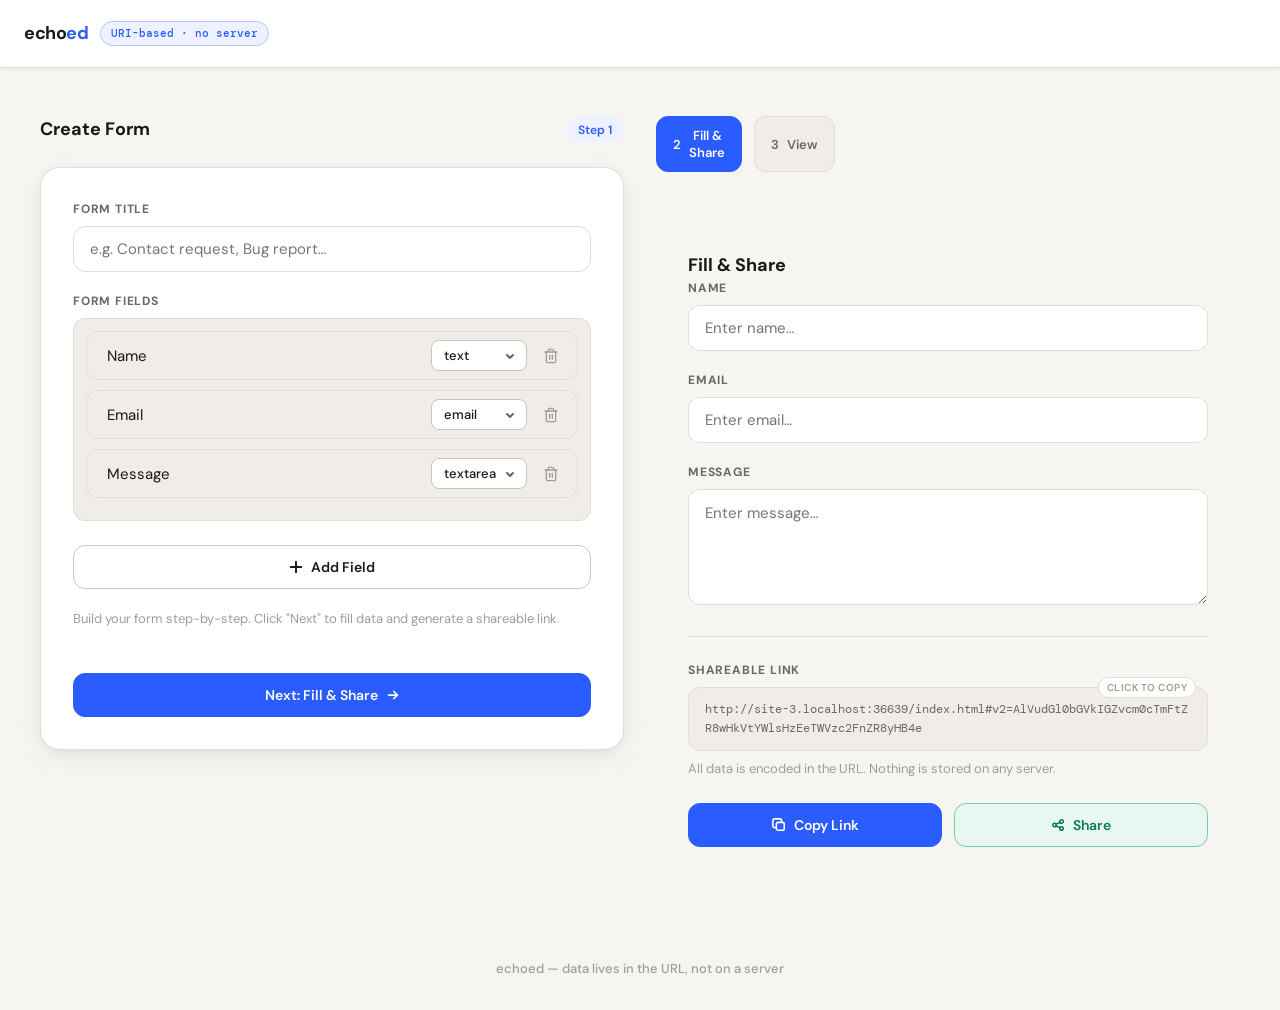
==== commit 594f7628: "feat: enhance layout with grid system, improve styling for form sections, and update tab interaction" ====
--- a/index.html
+++ b/index.html
@@ -31,44 +31,40 @@
         <span>You received a shared form &mdash; filled data is shown below.</span>
       </div>
 
-      <div class="card">
-        <div class="tabs" role="tablist">
-          <button class="tab" id="tab-build" role="tab" aria-controls="pane-build" onclick="setTab(event,'build')">
-            <span class="step-num">1</span>
-            Create
-          </button>
-          <button class="tab" id="tab-fill" role="tab" aria-controls="pane-fill" onclick="setTab(event,'fill')">
-            <span class="step-num">2</span>
-            Fill &amp; Share
-          </button>
-          <button class="tab" id="tab-view" role="tab" aria-controls="pane-view" onclick="setTab(event,'view')">
-            <span class="step-num">3</span>
-            View
-          </button>
-        </div>
-
-        <div class="pane-container">
-          <!-- BUILD PANE -->
-          <div class="pane" id="pane-build" role="tabpanel" aria-labelledby="tab-build">
+      <!-- Layout: Two-column grid for create (left) + preview/data (right) -->
+      <div class="layout-grid">
+        <!-- LEFT COLUMN: Form Builder -->
+        <div class="builder-section">
+          <div class="section-header">
+            <h2 class="section-title">Create Form</h2>
+            <span class="badge">Step 1</span>
+          </div>
+          
+          <div class="builder-card">
             <div class="fg">
-              <label class="fl" for="form-title">Form title</label>
+              <label class="fl" for="form-title">Form Title</label>
               <input type="text" id="form-title" placeholder="e.g. Contact request, Bug report…" autocomplete="off">
             </div>
+
             <div class="fg">
-              <label class="fl">Fields</label>
-              <div id="fields-list"></div>
-              <button class="btn" onclick="addField()" style="margin-top:8px">
+              <label class="fl">Form Fields</label>
+              <div id="fields-list" class="fields-container"></div>
+              <button class="btn btn-add" onclick="addField()">
                 <svg width="14" height="14" viewBox="0 0 16 16" fill="none" stroke="currentColor" stroke-width="2.2"
                   stroke-linecap="round">
                   <line x1="8" y1="2" x2="8" y2="14" />
                   <line x1="2" y1="8" x2="14" y2="8" />
                 </svg>
-                Add field
+                Add Field
               </button>
             </div>
-            <hr class="divider">
-            <button class="btn btn-p btn-w" onclick="setTab(null,'fill')">
-              Next Step: Fill &amp; Share
+
+            <div class="fg">
+              <p class="hint">Build your form step-by-step. Click "Next" to fill data and generate a shareable link.</p>
+            </div>
+
+            <button class="btn btn-p btn-w btn-next" onclick="setTab(null,'fill')">
+              Next: Fill &amp; Share
               <svg width="14" height="14" viewBox="0 0 16 16" fill="none" stroke="currentColor" stroke-width="2"
                 stroke-linecap="round" stroke-linejoin="round">
                 <line x1="3" y1="8" x2="13" y2="8"></line>
@@ -76,17 +72,34 @@
               </svg>
             </button>
           </div>
+        </div>
+
+        <!-- RIGHT COLUMN: Fill Form & Share -->
+        <div class="preview-section">
+          <div class="tabs" role="tablist" style="margin-bottom: 1.5rem;">
+            <button class="tab-pill" id="tab-fill" role="tab" aria-controls="pane-fill" onclick="setTab(event,'fill')">
+              <span class="step-num">2</span>
+              Fill &amp; Share
+            </button>
+            <button class="tab-pill" id="tab-view" role="tab" aria-controls="pane-view" onclick="setTab(event,'view')">
+              <span class="step-num">3</span>
+              View
+            </button>
+          </div>
 
           <!-- FILL PANE -->
           <div class="pane" id="pane-fill" role="tabpanel" aria-labelledby="tab-fill">
+            <div class="section-header">
+              <h2 class="section-title">Fill &amp; Share</h2>
+            </div>
             <div id="fill-form"></div>
             <hr class="divider">
-            <label class="fl">Your shareable link</label>
+            <label class="fl">Shareable Link</label>
             <div class="urlbox-wrap">
               <div class="urlbox-hint">Click to copy</div>
               <div class="urlbox" id="gen-url" onclick="copyLink()">Fill in values above to generate a link.</div>
             </div>
-            <p class="hint">All data is encoded directly into this URL. Nothing is sent to any server.</p>
+            <p class="hint">All data is encoded in the URL. Nothing is stored on any server.</p>
             <div class="brow">
               <button class="btn btn-p" onclick="copyLink()">
                 <svg width="14" height="14" viewBox="0 0 16 16" fill="none" stroke="currentColor" stroke-width="1.8"
@@ -94,7 +107,7 @@
                   <rect x="5" y="5" width="9" height="9" rx="2" />
                   <path d="M4 11H3a2 2 0 0 1-2-2V3a2 2 0 0 1 2-2h6a2 2 0 0 1 2 2v1" />
                 </svg>
-                Copy link
+                Copy Link
               </button>
               <button class="btn btn-s" onclick="shareNative()">
                 <svg width="14" height="14" viewBox="0 0 16 16" fill="none" stroke="currentColor" stroke-width="1.8"
@@ -112,6 +125,9 @@
 
           <!-- VIEW PANE -->
           <div class="pane" id="pane-view" role="tabpanel" aria-labelledby="tab-view">
+            <div class="section-header">
+              <h2 class="section-title">Received Data</h2>
+            </div>
             <div id="view-loaded"></div>
             <div id="view-empty" class="empty-state">
               <div class="empty-icon">
@@ -121,15 +137,15 @@
                   <line x1="9" y1="3" x2="9" y2="21"></line>
                 </svg>
               </div>
-              <h3 class="empty-title">No shared data found</h3>
-              <p class="empty-desc">Open a shared echoed link to view the filled form data here.</p>
+              <h3 class="empty-title">No shared data</h3>
+              <p class="empty-desc">Open a shared echoed link to view filled form data here.</p>
               <button class="btn" onclick="setTab(null, 'build')">
                 <svg width="14" height="14" viewBox="0 0 16 16" fill="none" stroke="currentColor" stroke-width="2"
                   stroke-linecap="round" stroke-linejoin="round">
                   <line x1="8" y1="2" x2="8" y2="14"></line>
                   <line x1="2" y1="8" x2="14" y2="8"></line>
                 </svg>
-                Create a new form
+                Create Form
               </button>
             </div>
           </div>
--- a/style.css
+++ b/style.css
@@ -114,7 +114,54 @@
 
 .shell {
   width: 100%;
-  max-width: 580px;
+  max-width: 1200px;
+}
+
+.layout-grid {
+  display: grid;
+  grid-template-columns: 1fr 1fr;
+  gap: 2rem;
+}
+
+.builder-section,
+.preview-section {
+  display: flex;
+  flex-direction: column;
+  gap: 1.5rem;
+}
+
+.section-header {
+  display: flex;
+  align-items: center;
+  justify-content: space-between;
+  gap: 12px;
+}
+
+.section-title {
+  font-size: 18px;
+  font-weight: 700;
+  color: var(--text);
+  margin: 0;
+}
+
+.badge {
+  display: inline-flex;
+  align-items: center;
+  justify-content: center;
+  padding: 4px 12px;
+  background: var(--accent-bg);
+  color: var(--accent);
+  border-radius: 999px;
+  font-size: 12px;
+  font-weight: 600;
+}
+
+.builder-card {
+  background: var(--surface);
+  border: 1px solid var(--border);
+  border-radius: var(--rlg);
+  padding: 2rem;
+  box-shadow: var(--shadow-md);
 }
 
 .banner {
@@ -161,68 +208,121 @@
 
 .tabs {
   display: flex;
-  background: var(--surface2);
-  border-bottom: 1px solid var(--border);
-  position: relative;
+  background: transparent;
+  border-bottom: none;
+  gap: 12px;
 }
 
 .tab {
-  flex: 1;
-  padding: 16px 8px;
-  font-size: 14px;
+  flex: 0;
+  padding: 10px 16px;
+  font-size: 13px;
   font-weight: 600;
   font-family: "DM Sans", sans-serif;
   color: var(--text2);
-  background: none;
-  border: none;
+  background: var(--surface2);
+  border: 1px solid var(--border);
   border-bottom: 2px solid transparent;
+  cursor: pointer;
+  display: flex;
+  align-items: center;
+  justify-content: center;
+  gap: 6px;
+  transition: all var(--transition-fast);
+  border-radius: var(--r);
+  position: relative;
+}
+
+.tab-pill {
+  flex: 0;
+  padding: 10px 16px;
+  font-size: 13px;
+  font-weight: 600;
+  font-family: "DM Sans", sans-serif;
+  color: var(--text2);
+  background: var(--surface2);
+  border: 1px solid var(--border);
   cursor: pointer;
   display: flex;
   align-items: center;
   justify-content: center;
   gap: 8px;
   transition: all var(--transition-fast);
+  border-radius: var(--r);
   position: relative;
 }
 
+.tab-pill:hover {
+  color: var(--text);
+  background: var(--border);
+  border-color: var(--border2);
+}
+
+.tab-pill.active {
+  color: #fff;
+  background: var(--accent);
+  border-color: var(--accent);
+}
+
 .tab:hover {
   color: var(--text);
   background: var(--border);
 }
 
 .tab.active {
-  color: var(--accent);
-  border-bottom-color: var(--accent);
-  background: var(--surface);
-}
-
-.tab:focus-visible {
-  outline: 2px solid var(--accent);
-  outline-offset: -2px;
-  border-radius: 4px;
-}
-
-.tab svg {
-  width: 16px;
-  height: 16px;
-}
-
-.step-num {
-  display: inline-flex;
-  align-items: center;
-  justify-content: center;
-  width: 18px;
-  height: 18px;
-  border-radius: 50%;
-  background: var(--border2);
-  color: var(--surface);
-  font-size: 11px;
-  font-weight: 700;
-  transition: all var(--transition-fast);
-}
-
-.tab.active .step-num {
+  color: #fff;
   background: var(--accent);
+  border-color: var(--accent);
+}
+
+.pane {
+  padding: 0;
+  display: none;
+  opacity: 0;
+  transform: translateY(5px);
+  transition: opacity var(--transition-med), transform var(--transition-med);
+}
+
+.pane.active {
+  display: block;
+  opacity: 1;
+  transform: translateY(0);
+}
+
+.btn-add {
+  margin-top: 12px;
+  width: 100%;
+  background: var(--surface2);
+  border-color: var(--border);
+  color: var(--text);
+}
+
+.btn-add:hover {
+  background: var(--border);
+  border-color: var(--border2);
+}
+
+.btn-next {
+  margin-top: 1.5rem;
+}
+
+.fields-container {
+  background: var(--surface2);
+  border: 1px solid var(--border);
+  border-radius: var(--r);
+  padding: 12px;
+  margin-bottom: 12px;
+  max-height: 400px;
+  overflow-y: auto;
+}
+
+.fields-container:empty::after {
+  content: "No fields added yet. Click 'Add Field' to start.";
+  display: block;
+  color: var(--text3);
+  font-size: 13px;
+  text-align: center;
+  padding: 20px;
 }
 
 .pane-container {
@@ -581,8 +681,13 @@
 }
 
 @media (max-width: 480px) {
+  .layout-grid {
+    grid-template-columns: 1fr;
+    gap: 1rem;
+  }
+
   .pane {
-    padding: 1.5rem;
+    padding: 0;
   }
 
   .tab {
@@ -607,4 +712,17 @@
   .frow select {
     flex: 1;
   }
-}
+
+  .builder-card {
+    padding: 1.5rem;
+  }
+
+  .section-header {
+    flex-direction: column;
+    align-items: flex-start;
+  }
+
+  .tabs {
+    flex-wrap: wrap;
+  }
+}
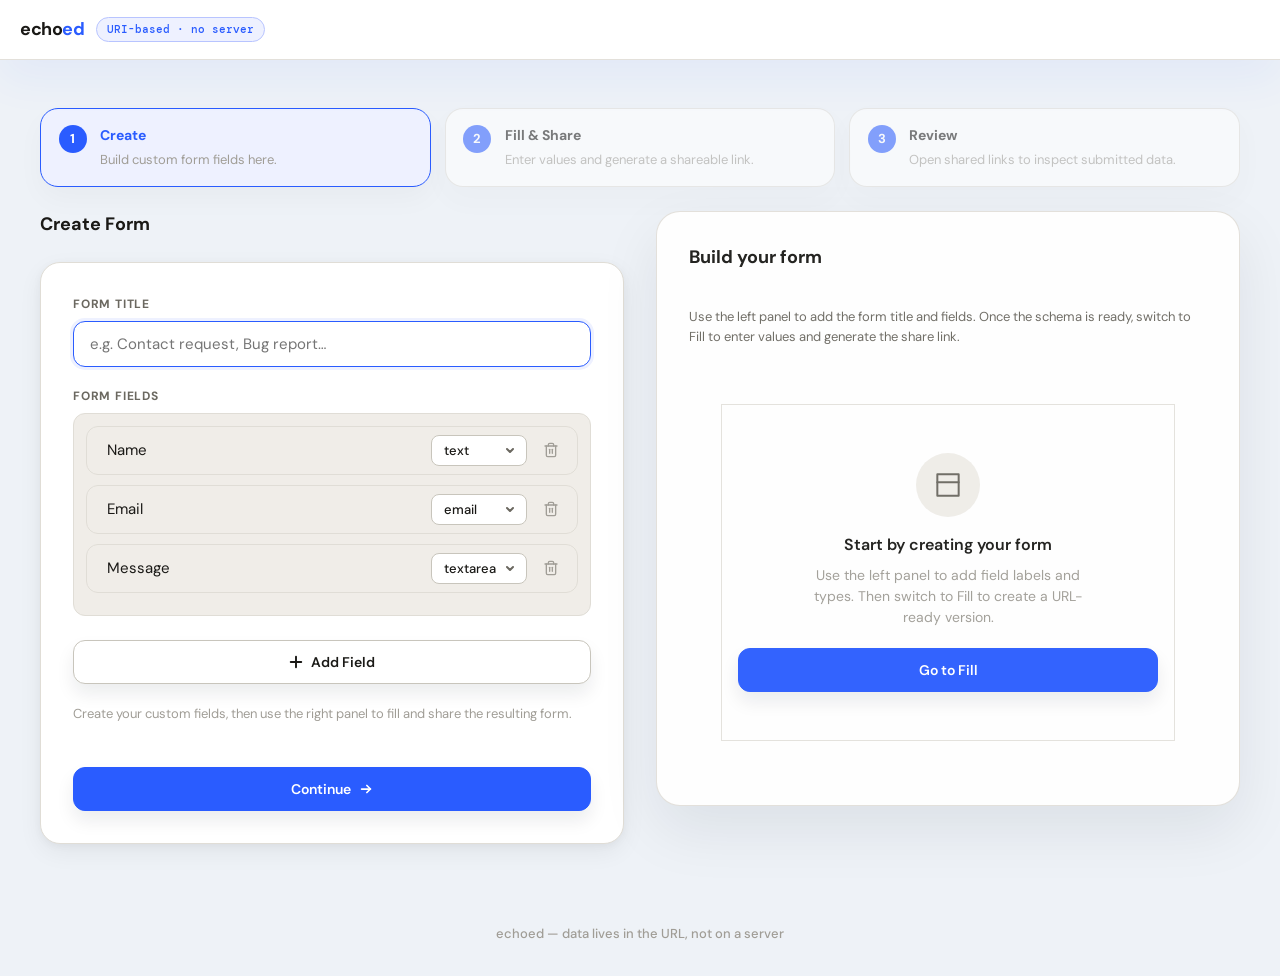
==== commit 80100eac: "feat: implement workflow steps for form creation, filling, and review; enhance UI layout and styling" ====
--- a/index.html
+++ b/index.html
@@ -31,13 +31,36 @@
         <span>You received a shared form &mdash; filled data is shown below.</span>
       </div>
 
+      <div class="workflow-strip">
+        <div class="workflow-step" id="workflow-create" onclick="setTab(null,'build')" role="button" tabindex="0">
+          <span class="step-num">1</span>
+          <div>
+            <strong>Create</strong>
+            <span>Build custom form fields here.</span>
+          </div>
+        </div>
+        <div class="workflow-step" id="workflow-fill" onclick="setTab(null,'fill')" role="button" tabindex="0">
+          <span class="step-num">2</span>
+          <div>
+            <strong>Fill &amp; Share</strong>
+            <span>Enter values and generate a shareable link.</span>
+          </div>
+        </div>
+        <div class="workflow-step" id="workflow-review" onclick="setTab(null,'view')" role="button" tabindex="0">
+          <span class="step-num">3</span>
+          <div>
+            <strong>Review</strong>
+            <span>Open shared links to inspect submitted data.</span>
+          </div>
+        </div>
+      </div>
+
       <!-- Layout: Two-column grid for create (left) + preview/data (right) -->
       <div class="layout-grid">
         <!-- LEFT COLUMN: Form Builder -->
         <div class="builder-section">
           <div class="section-header">
             <h2 class="section-title">Create Form</h2>
-            <span class="badge">Step 1</span>
           </div>
           
           <div class="builder-card">
@@ -60,11 +83,11 @@
             </div>
 
             <div class="fg">
-              <p class="hint">Build your form step-by-step. Click "Next" to fill data and generate a shareable link.</p>
+              <p class="hint">Create your custom fields, then use the right panel to fill and share the resulting form.</p>
             </div>
 
             <button class="btn btn-p btn-w btn-next" onclick="setTab(null,'fill')">
-              Next: Fill &amp; Share
+              Continue
               <svg width="14" height="14" viewBox="0 0 16 16" fill="none" stroke="currentColor" stroke-width="2"
                 stroke-linecap="round" stroke-linejoin="round">
                 <line x1="3" y1="8" x2="13" y2="8"></line>
@@ -76,58 +99,43 @@
 
         <!-- RIGHT COLUMN: Fill Form & Share -->
         <div class="preview-section">
-          <div class="tabs" role="tablist" style="margin-bottom: 1.5rem;">
-            <button class="tab-pill" id="tab-fill" role="tab" aria-controls="pane-fill" onclick="setTab(event,'fill')">
-              <span class="step-num">2</span>
-              Fill &amp; Share
-            </button>
-            <button class="tab-pill" id="tab-view" role="tab" aria-controls="pane-view" onclick="setTab(event,'view')">
-              <span class="step-num">3</span>
-              View
-            </button>
+          <div class="section-header">
+            <h2 class="section-title" id="preview-title">Share & Review</h2>
+          </div>
+          <p class="section-copy" id="preview-copy">Build your custom form on the left, then use this panel to fill it, share it, or review shared results.</p>
+
+          <div class="pane active" id="pane-build" role="tabpanel">
+            <div class="empty-state">
+              <div class="empty-icon">
+                <svg width="32" height="32" viewBox="0 0 24 24" fill="none" stroke="currentColor" stroke-width="1.5" stroke-linecap="round" stroke-linejoin="round">
+                  <path d="M4 4h16v16H4z"></path>
+                  <path d="M4 10h16"></path>
+                </svg>
+              </div>
+              <h3 class="empty-title">Start by creating your form</h3>
+              <p class="empty-desc">Use the left panel to add field labels and types. Then switch to Fill to create a URL-ready version.</p>
+              <button class="btn btn-p btn-w" onclick="setTab(null,'fill')">Go to Fill</button>
+            </div>
           </div>
 
           <!-- FILL PANE -->
-          <div class="pane" id="pane-fill" role="tabpanel" aria-labelledby="tab-fill">
-            <div class="section-header">
-              <h2 class="section-title">Fill &amp; Share</h2>
+          <div class="pane" id="pane-fill" role="tabpanel">
+            <div class="share-card">
+              <div class="share-card-label">Shareable URL</div>
+              <div class="urlbox-wrap">
+                <div class="urlbox disabled" id="gen-url" onclick="copyLink()" data-disabled="true">Enter form values to generate a shareable link.</div>
+              </div>
+              <div class="share-card-actions">
+                <button id="copy-link-btn" class="btn btn-p" onclick="copyLink()" disabled>Copy Link</button>
+                <button id="share-link-btn" class="btn btn-s" onclick="shareNative()" disabled>Share</button>
+              </div>
             </div>
             <div id="fill-form"></div>
-            <hr class="divider">
-            <label class="fl">Shareable Link</label>
-            <div class="urlbox-wrap">
-              <div class="urlbox-hint">Click to copy</div>
-              <div class="urlbox" id="gen-url" onclick="copyLink()">Fill in values above to generate a link.</div>
-            </div>
             <p class="hint">All data is encoded in the URL. Nothing is stored on any server.</p>
-            <div class="brow">
-              <button class="btn btn-p" onclick="copyLink()">
-                <svg width="14" height="14" viewBox="0 0 16 16" fill="none" stroke="currentColor" stroke-width="1.8"
-                  stroke-linecap="round" stroke-linejoin="round">
-                  <rect x="5" y="5" width="9" height="9" rx="2" />
-                  <path d="M4 11H3a2 2 0 0 1-2-2V3a2 2 0 0 1 2-2h6a2 2 0 0 1 2 2v1" />
-                </svg>
-                Copy Link
-              </button>
-              <button class="btn btn-s" onclick="shareNative()">
-                <svg width="14" height="14" viewBox="0 0 16 16" fill="none" stroke="currentColor" stroke-width="1.8"
-                  stroke-linecap="round" stroke-linejoin="round">
-                  <circle cx="12" cy="4" r="2" />
-                  <circle cx="4" cy="8" r="2" />
-                  <circle cx="12" cy="12" r="2" />
-                  <line x1="5.7" y1="6.8" x2="10.3" y2="5.2" />
-                  <line x1="10.3" y1="10.8" x2="5.7" y2="9.2" />
-                </svg>
-                Share
-              </button>
-            </div>
           </div>
 
           <!-- VIEW PANE -->
-          <div class="pane" id="pane-view" role="tabpanel" aria-labelledby="tab-view">
-            <div class="section-header">
-              <h2 class="section-title">Received Data</h2>
-            </div>
+          <div class="pane" id="pane-view" role="tabpanel">
             <div id="view-loaded"></div>
             <div id="view-empty" class="empty-state">
               <div class="empty-icon">
--- a/style.css
+++ b/style.css
@@ -62,7 +62,7 @@
 
 body {
   font-family: "DM Sans", sans-serif;
-  background: var(--bg);
+  background: #eef2f7;
   color: var(--text);
   min-height: 100vh;
   display: flex;
@@ -71,16 +71,25 @@
 }
 
 header {
-  padding: 1.25rem 1.5rem;
-  background: var(--surface);
-  border-bottom: 1px solid var(--border);
+  padding: 1rem 1.25rem;
+  background: rgba(255,255,255,0.95);
+  border-bottom: 1px solid rgba(224, 221, 214, 0.9);
   display: flex;
   align-items: center;
   gap: 12px;
-  box-shadow: var(--shadow-sm);
+  box-shadow: 0 18px 45px rgba(42, 92, 255, 0.06);
   z-index: 10;
   position: sticky;
   top: 0;
+}
+
+.logo {
+  font-size: 20px;
+}
+
+.pill {
+  background: rgba(42, 92, 255, 0.12);
+  color: var(--accent);
 }
 
 .logo {
@@ -121,6 +130,7 @@
   display: grid;
   grid-template-columns: 1fr 1fr;
   gap: 2rem;
+  align-items: start;
 }
 
 .builder-section,
@@ -130,11 +140,252 @@
   gap: 1.5rem;
 }
 
+@media (max-width: 920px) {
+  main {
+    padding: 2rem 1rem;
+  }
+
+  .layout-grid {
+    grid-template-columns: 1fr;
+  }
+
+  .builder-card,
+  .preview-section {
+    padding: 1.25rem;
+  }
+}
+
+.shell.mode-fill .layout-grid,
+.shell.mode-view .layout-grid {
+  grid-template-columns: 1fr;
+}
+
+.shell.mode-fill .builder-section,
+.shell.mode-view .builder-section {
+  display: none;
+}
+
+.shell.mode-build .preview-section {
+  opacity: 0.95;
+}
+
+.shell.mode-view .banner {
+  display: none;
+}
+.workflow-strip {
+  display: grid;
+  grid-template-columns: repeat(3, minmax(0, 1fr));
+  gap: 0.85rem;
+  margin-bottom: 1.5rem;
+}
+
+.workflow-step {
+  display: flex;
+  align-items: flex-start;
+  gap: 0.85rem;
+  padding: 1rem 1.1rem;
+  border-radius: 18px;
+  background: rgba(255,255,255,0.95);
+  border: 1px solid rgba(224, 221, 214, 0.95);
+  cursor: pointer;
+  transition: background var(--transition-fast), border-color var(--transition-fast), transform var(--transition-fast), opacity var(--transition-fast), box-shadow var(--transition-fast);
+  box-shadow: 0 12px 28px rgba(0,0,0,0.03);
+}
+
+.workflow-step.active {
+  border-color: rgba(42, 92, 255, 0.35);
+  background: rgba(42, 92, 255, 0.07);
+}
+
+.workflow-step:hover {
+  transform: translateY(-1px);
+  box-shadow: 0 16px 32px rgba(0,0,0,0.06);
+}
+
+.shell.mode-build .workflow-step:not(.active) {
+  opacity: 0.55;
+  cursor: default;
+  pointer-events: none;
+}
+
+.workflow-step:hover {
+  background: var(--surface);
+  transform: translateY(-1px);
+}
+
+.workflow-step.active {
+  background: var(--accent-bg);
+  border-color: var(--accent);
+}
+
+.workflow-step.active strong {
+  color: var(--accent);
+}
+
+.workflow-step .step-num {
+  width: 28px;
+  height: 28px;
+  border-radius: 50%;
+  display: inline-flex;
+  align-items: center;
+  justify-content: center;
+  font-size: 13px;
+  font-weight: 700;
+  color: #fff;
+  background: var(--accent);
+  flex-shrink: 0;
+}
+
+.workflow-step strong {
+  display: block;
+  font-size: 14px;
+  color: var(--text);
+  margin-bottom: 4px;
+}
+
+.workflow-step span {
+  display: block;
+  font-size: 13px;
+  color: var(--text3);
+  line-height: 1.5;
+}
+
+.preview-section {
+  background: var(--surface);
+  border: 1px solid rgba(224, 221, 214, 0.9);
+  border-radius: calc(var(--rlg) + 4px);
+  padding: 2rem;
+  box-shadow: 0 24px 60px rgba(15, 23, 42, 0.08);
+}
+
+.preview-section .tabs {
+  margin-bottom: 1.5rem;
+}
+
 .section-header {
   display: flex;
-  align-items: center;
+  flex-direction: column;
+  gap: 0.5rem;
+}
+
+.section-title {
+  font-size: 1.45rem;
+}
+
+.section-copy {
+  font-size: 0.96rem;
+  max-width: 42rem;
+  color: var(--text3);
+  margin-top: 0.5rem;
+  line-height: 1.7;
+}
+
+.share-card,
+.vwrap,
+.builder-card,
+.empty-state {
+  border: 1px solid rgba(224, 221, 214, 0.85);
+  background: rgba(255,255,255,0.96);
+}
+
+.builder-card {
+  border-radius: calc(var(--rlg) + 4px);
+  box-shadow: 0 24px 60px rgba(15, 23, 42, 0.08);
+}
+
+.share-card {
+  border-radius: 22px;
+  padding: 1.4rem;
+}
+
+.urlbox {
+  min-height: 78px;
+  font-size: 0.92rem;
+}
+
+.vwrap {
+  border-radius: calc(var(--rlg) + 4px);
+  box-shadow: 0 24px 60px rgba(15, 23, 42, 0.08);
+}
+
+.vfield {
+  padding: 16px 0;
+}
+
+.vvalue {
+  background: rgba(234, 232, 227, 0.8);
+}
+
+.btn {
+  border-radius: 14px;
+  box-shadow: 0 10px 18px rgba(15, 23, 42, 0.08);
+}
+
+.btn.btn-p {
+  background: var(--accent);
+  border-color: var(--accent);
+}
+
+.btn.btn-s {
+  background: var(--ok-bg);
+  border-color: var(--ok-bd);
+}
+
+.section-header {
+  display: flex;
+  align-items: flex-start;
   justify-content: space-between;
   gap: 12px;
+}
+
+.section-copy {
+  font-size: 13px;
+  color: var(--text2);
+  max-width: 45rem;
+  margin-top: 0.75rem;
+  line-height: 1.6;
+}
+
+.share-card {
+  background: var(--surface2);
+  border: 1px solid var(--border);
+  border-radius: var(--rlg);
+  padding: 1.25rem;
+  margin-top: 1.5rem;
+}
+
+.share-card-label {
+  font-size: 12px;
+  font-weight: 700;
+  text-transform: uppercase;
+  letter-spacing: 0.08em;
+  color: var(--text3);
+  margin-bottom: 0.75rem;
+}
+
+.share-card-actions {
+  display: flex;
+  gap: 0.75rem;
+  margin-top: 1rem;
+  flex-wrap: wrap;
+}
+
+.urlbox.disabled {
+  cursor: not-allowed;
+  opacity: 0.75;
+}
+
+.btn:disabled {
+  opacity: 0.55;
+  cursor: not-allowed;
+}
+
+.shell.mode-view .share-card {
+  border-color: var(--accent);
+}
+
+.shell.mode-fill .share-card {
+  border-color: var(--accent);
 }
 
 .section-title {
@@ -235,7 +486,7 @@
 
 .tab-pill {
   flex: 0;
-  padding: 10px 16px;
+  padding: 12px 16px;
   font-size: 13px;
   font-weight: 600;
   font-family: "DM Sans", sans-serif;
@@ -243,10 +494,10 @@
   background: var(--surface2);
   border: 1px solid var(--border);
   cursor: pointer;
-  display: flex;
+  display: inline-flex;
   align-items: center;
   justify-content: center;
-  gap: 8px;
+  gap: 6px;
   transition: all var(--transition-fast);
   border-radius: var(--r);
   position: relative;
@@ -600,13 +851,35 @@
   font-size: 20px;
   font-weight: 700;
   color: var(--text);
-  margin-bottom: 1.5rem;
-  padding-bottom: 1rem;
+  margin-bottom: 1rem;
+  padding-bottom: 0.5rem;
   border-bottom: 1px solid var(--border);
 }
 
 .vfield {
-  margin-bottom: 1.25rem;
+  display: grid;
+  grid-template-columns: 180px 1fr;
+  gap: 12px;
+  align-items: start;
+  padding: 12px 0;
+  border-bottom: 1px solid var(--border2);
+}
+
+.vfield:last-child { border-bottom: none; }
+
+.vlabel {
+  font-size: 13px;
+  font-weight: 700;
+  color: var(--text2);
+}
+
+.vvalue {
+  font-size: 15px;
+  color: var(--text);
+  background: transparent;
+  padding: 6px 10px;
+  border-radius: 8px;
+  word-break: break-word;
 }
 
 .hint {
@@ -632,6 +905,73 @@
   background: var(--surface2);
   margin-bottom: 16px;
   color: var(--text2);
+}
+
+/* Responsive tweaks to reduce padding/spacing on narrow screens */
+@media (max-width: 720px) {
+  .layout-grid {
+    gap: 1rem;
+    grid-template-columns: 1fr;
+  }
+
+  .builder-card,
+  .preview-section {
+    padding: 1rem;
+  }
+
+  .workflow-step {
+    padding: 0.6rem 0.8rem;
+  }
+
+  .frow {
+    padding: 6px 8px;
+  }
+
+  .fields-container {
+    padding: 8px;
+  }
+
+  .btn {
+    padding: 10px 14px;
+    min-height: 40px;
+  }
+
+  .section-title {
+    font-size: 16px;
+  }
+
+  .vfield {
+    grid-template-columns: 140px 1fr;
+  }
+
+  .workflow-strip {
+    grid-template-columns: 1fr;
+  }
+
+  .workflow-step {
+    align-items: center;
+    min-height: auto;
+  }
+
+  .workflow-step div {
+    min-width: 0;
+  }
+
+  .workflow-step span {
+    white-space: normal;
+  }
+
+  .vfield {
+    grid-template-columns: 1fr;
+  }
+
+  .vlabel {
+    margin-bottom: 0.35rem;
+  }
+
+  .urlbox {
+    min-height: 48px;
+  }
 }
 
 .empty-title {
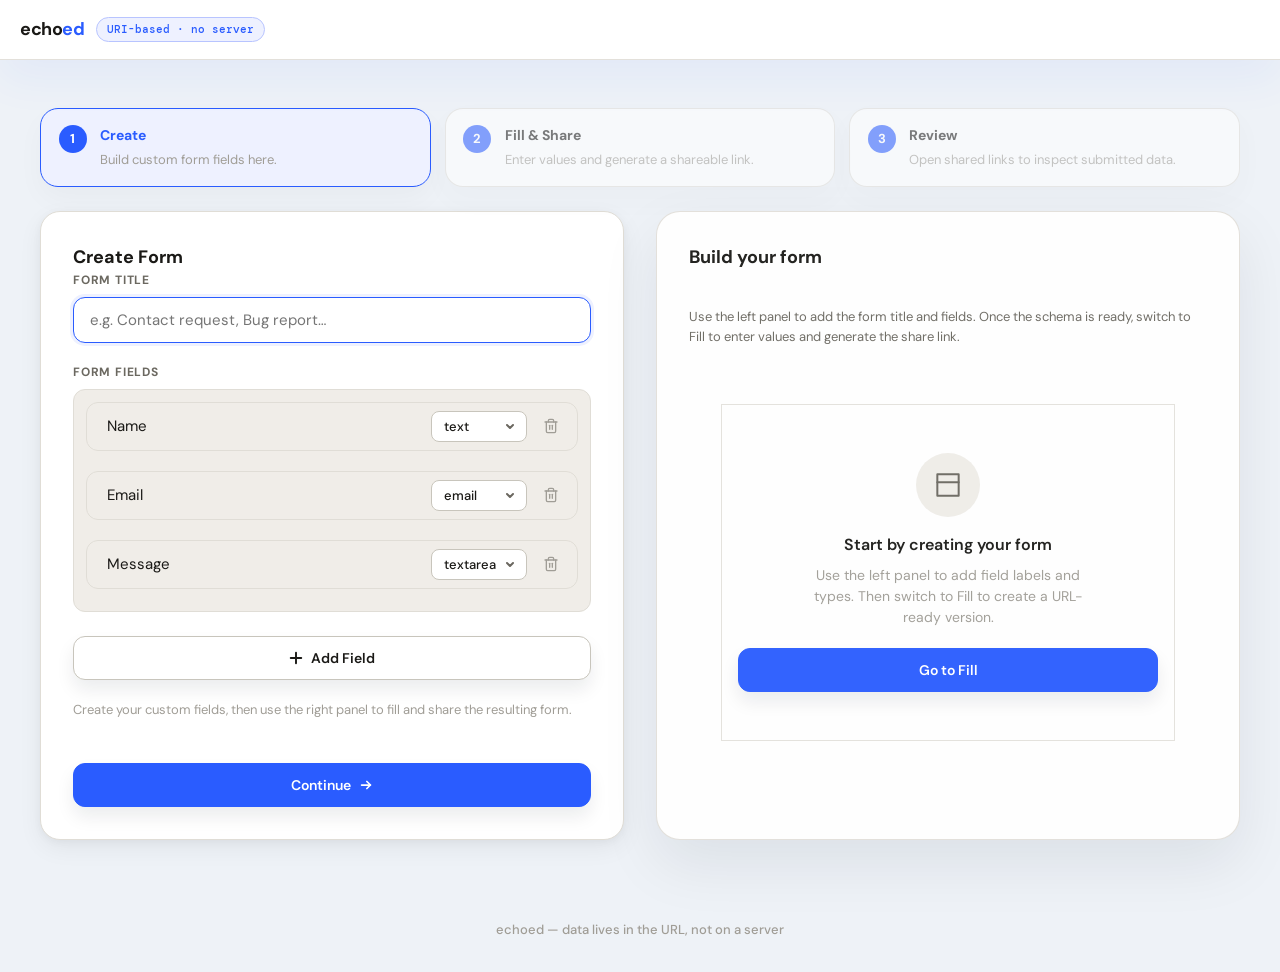
==== commit 3903c652: "feat: add share card functionality, enhance form view formatting, and improve layout responsiveness" ====
--- a/index.html
+++ b/index.html
@@ -59,11 +59,10 @@
       <div class="layout-grid">
         <!-- LEFT COLUMN: Form Builder -->
         <div class="builder-section">
-          <div class="section-header">
-            <h2 class="section-title">Create Form</h2>
-          </div>
-          
           <div class="builder-card">
+            <div class="section-header">
+              <h2 class="section-title">Create Form</h2>
+            </div>
             <div class="fg">
               <label class="fl" for="form-title">Form Title</label>
               <input type="text" id="form-title" placeholder="e.g. Contact request, Bug report…" autocomplete="off">
--- a/style.css
+++ b/style.css
@@ -130,7 +130,7 @@
   display: grid;
   grid-template-columns: 1fr 1fr;
   gap: 2rem;
-  align-items: start;
+  align-items: stretch;
 }
 
 .builder-section,
@@ -138,6 +138,7 @@
   display: flex;
   flex-direction: column;
   gap: 1.5rem;
+  min-height: 100%;
 }
 
 @media (max-width: 920px) {
@@ -169,9 +170,6 @@
   opacity: 0.95;
 }
 
-.shell.mode-view .banner {
-  display: none;
-}
 .workflow-strip {
   display: grid;
   grid-template-columns: repeat(3, minmax(0, 1fr));
@@ -294,26 +292,103 @@
 }
 
 .share-card {
-  border-radius: 22px;
-  padding: 1.4rem;
-}
-
-.urlbox {
-  min-height: 78px;
-  font-size: 0.92rem;
-}
-
-.vwrap {
-  border-radius: calc(var(--rlg) + 4px);
-  box-shadow: 0 24px 60px rgba(15, 23, 42, 0.08);
-}
-
-.vfield {
-  padding: 16px 0;
+  background: var(--surface2);
+  border: 1px solid var(--border);
+  border-radius: 28px;
+  padding: 1.5rem;
+  margin-top: 1.5rem;
+  transition: transform var(--transition-fast), background var(--transition-fast), border-color var(--transition-fast), box-shadow var(--transition-fast);
+}
+
+.share-card-label {
+  font-size: 12px;
+  font-weight: 700;
+  text-transform: uppercase;
+  letter-spacing: 0.12em;
+  color: var(--text3);
+  margin-bottom: 0.8rem;
+}
+
+.shell.mode-fill .preview-section {
+  border-color: rgba(42, 92, 255, 0.2);
+  background: linear-gradient(180deg, #f6f8ff 0%, #fbfcff 100%);
+  box-shadow: 0 24px 80px rgba(42, 92, 255, 0.08);
+}
+
+.shell.mode-fill .share-card {
+  background: rgba(255,255,255,0.98);
+  border-color: rgba(42, 92, 255, 0.25);
+  box-shadow: 0 28px 90px rgba(42, 92, 255, 0.12);
+  transform: translateY(-2px);
+  position: sticky;
+  top: 1rem;
+  z-index: 1;
+}
+
+.shell.mode-fill .share-card-label {
+  color: var(--accent);
+}
+
+.shell.mode-fill .urlbox-wrap {
+  position: relative;
+}
+
+.shell.mode-fill .urlbox-wrap::after {
+  content: "Click to copy";
+  position: absolute;
+  top: -14px;
+  right: 0;
+  font-size: 11px;
+  color: var(--text3);
+  text-transform: uppercase;
+  letter-spacing: 0.08em;
+}
+
+.shell.mode-fill .urlbox {
+  min-height: 110px;
+  font-size: 0.96rem;
+  background: #eef2ff;
+  border-color: rgba(42, 92, 255, 0.22);
+  color: var(--accent);
+  box-shadow: inset 0 1px 2px rgba(42, 92, 255, 0.08);
+}
+
+.shell.mode-fill .urlbox:hover {
+  border-color: rgba(42, 92, 255, 0.35);
+}
+
+.shell.mode-fill .share-card-actions {
+  justify-content: flex-start;
+  flex-wrap: wrap;
+}
+
+.shell.mode-fill .share-card-actions .btn {
+  flex: 1 1 48%;
+  min-width: 160px;
+  font-weight: 700;
+}
+
+.shell.mode-view .preview-section {
+  background: #f7f9ff;
+  border-color: rgba(42, 92, 255, 0.14);
 }
 
 .vvalue {
-  background: rgba(234, 232, 227, 0.8);
+  background: rgba(234, 232, 227, 0.08);
+}
+
+.vvalue a {
+  color: var(--accent);
+  text-decoration: none;
+}
+
+.vvalue a:hover {
+  text-decoration: underline;
+}
+
+.vvalue.empty {
+  color: var(--text3);
+  font-style: italic;
 }
 
 .btn {
@@ -346,23 +421,6 @@
   line-height: 1.6;
 }
 
-.share-card {
-  background: var(--surface2);
-  border: 1px solid var(--border);
-  border-radius: var(--rlg);
-  padding: 1.25rem;
-  margin-top: 1.5rem;
-}
-
-.share-card-label {
-  font-size: 12px;
-  font-weight: 700;
-  text-transform: uppercase;
-  letter-spacing: 0.08em;
-  color: var(--text3);
-  margin-bottom: 0.75rem;
-}
-
 .share-card-actions {
   display: flex;
   gap: 0.75rem;
@@ -381,10 +439,6 @@
 }
 
 .shell.mode-view .share-card {
-  border-color: var(--accent);
-}
-
-.shell.mode-fill .share-card {
   border-color: var(--accent);
 }
 
@@ -407,12 +461,32 @@
   font-weight: 600;
 }
 
+.view-share-card {
+  margin-bottom: 1.5rem;
+}
+
+.view-share-card .urlbox {
+  min-height: 80px;
+  background: #eef5ff;
+  border-color: rgba(42, 92, 255, 0.2);
+  color: var(--accent);
+}
+
+.view-share-card .share-card-actions {
+  justify-content: flex-start;
+}
+
+.view-share-card .btn {
+  min-width: 120px;
+}
+
 .builder-card {
   background: var(--surface);
   border: 1px solid var(--border);
   border-radius: var(--rlg);
   padding: 2rem;
   box-shadow: var(--shadow-md);
+  min-height: 100%;
 }
 
 .banner {
@@ -558,6 +632,8 @@
 }
 
 .fields-container {
+  display: grid;
+  gap: 10px;
   background: var(--surface2);
   border: 1px solid var(--border);
   border-radius: var(--r);
@@ -661,6 +737,7 @@
   padding: 8px 12px;
   margin-bottom: 10px;
   transition: border-color var(--transition-fast);
+  min-width: 0;
 }
 
 .frow:focus-within {
@@ -670,6 +747,7 @@
 
 .frow input {
   flex: 1;
+  min-width: 0;
   background: transparent;
   border: none;
   box-shadow: none;
@@ -685,6 +763,7 @@
 
 .frow select {
   width: auto;
+  flex-shrink: 0;
   padding: 6px 30px 6px 12px;
   font-size: 13px;
   font-weight: 500;
@@ -710,6 +789,7 @@
   align-items: center;
   transition: all var(--transition-fast);
   flex-shrink: 0;
+  margin-left: auto;
 }
 
 .delbtn:hover,
